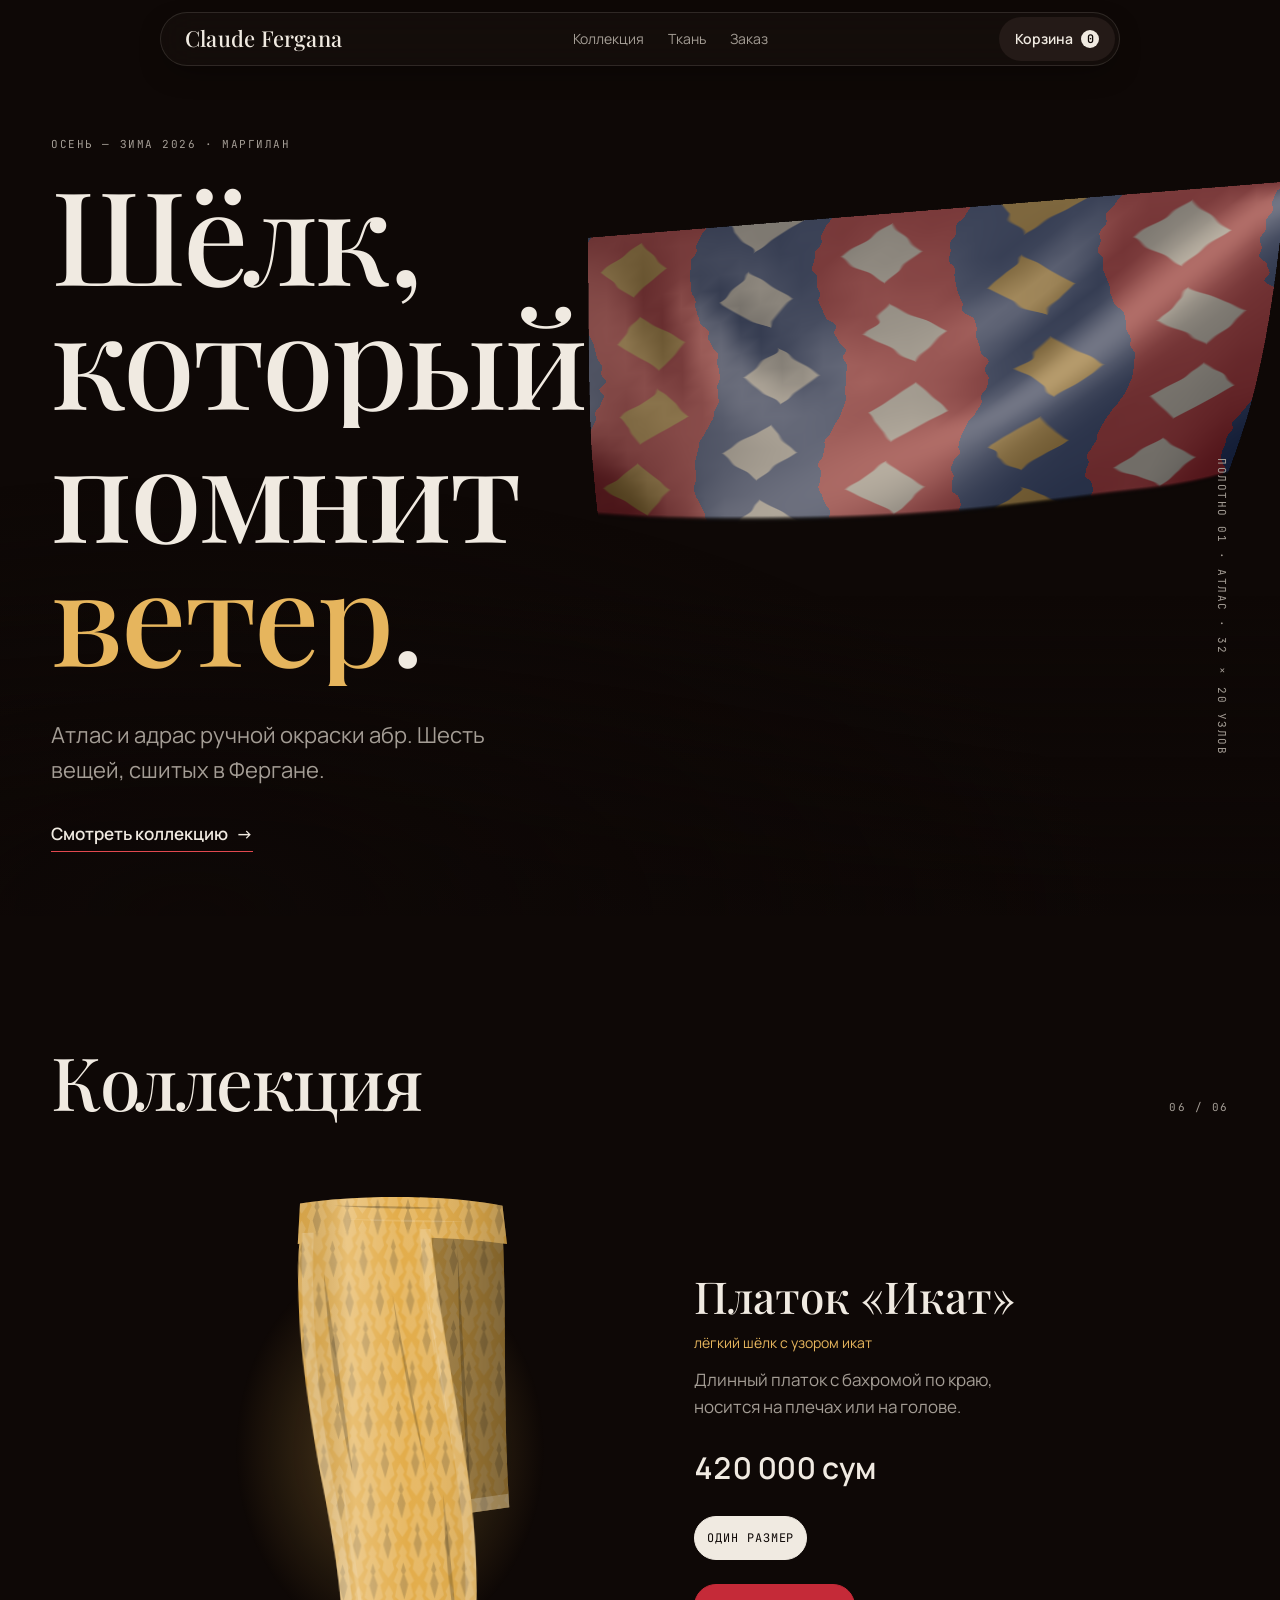
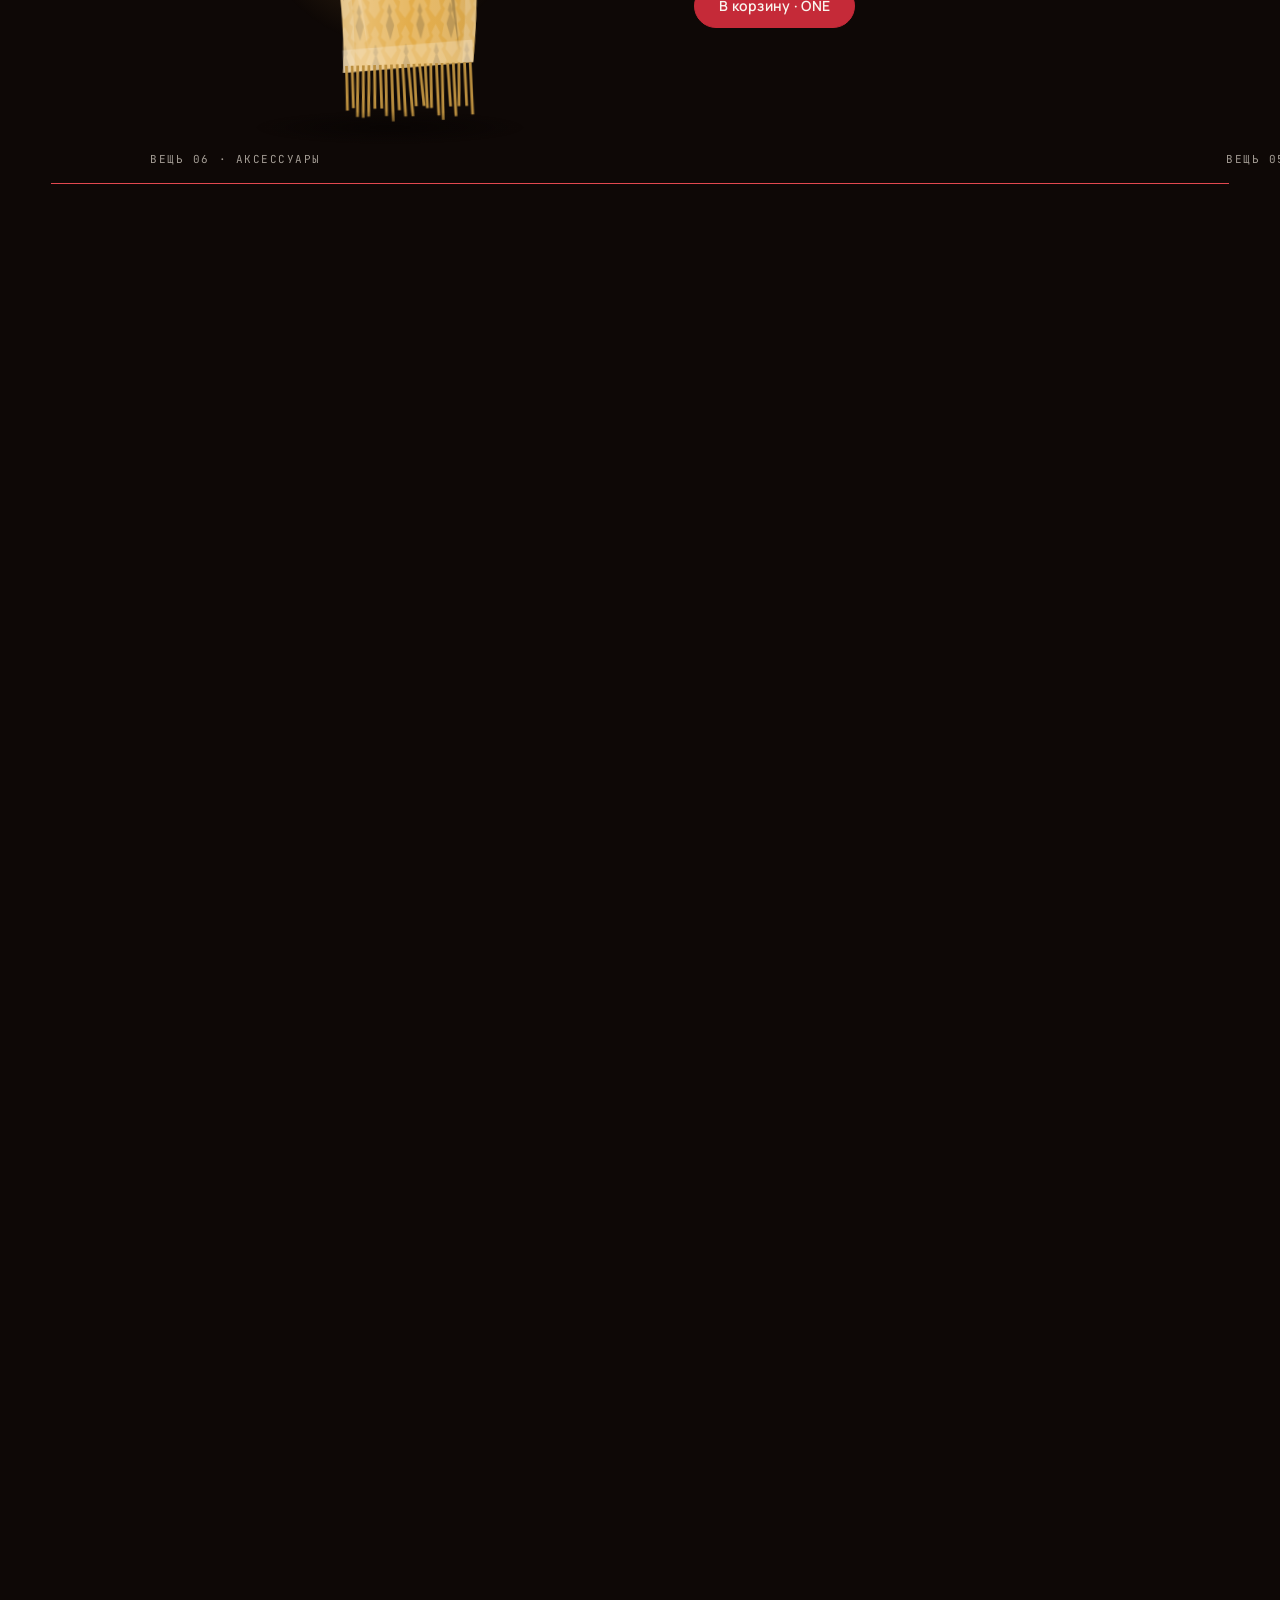
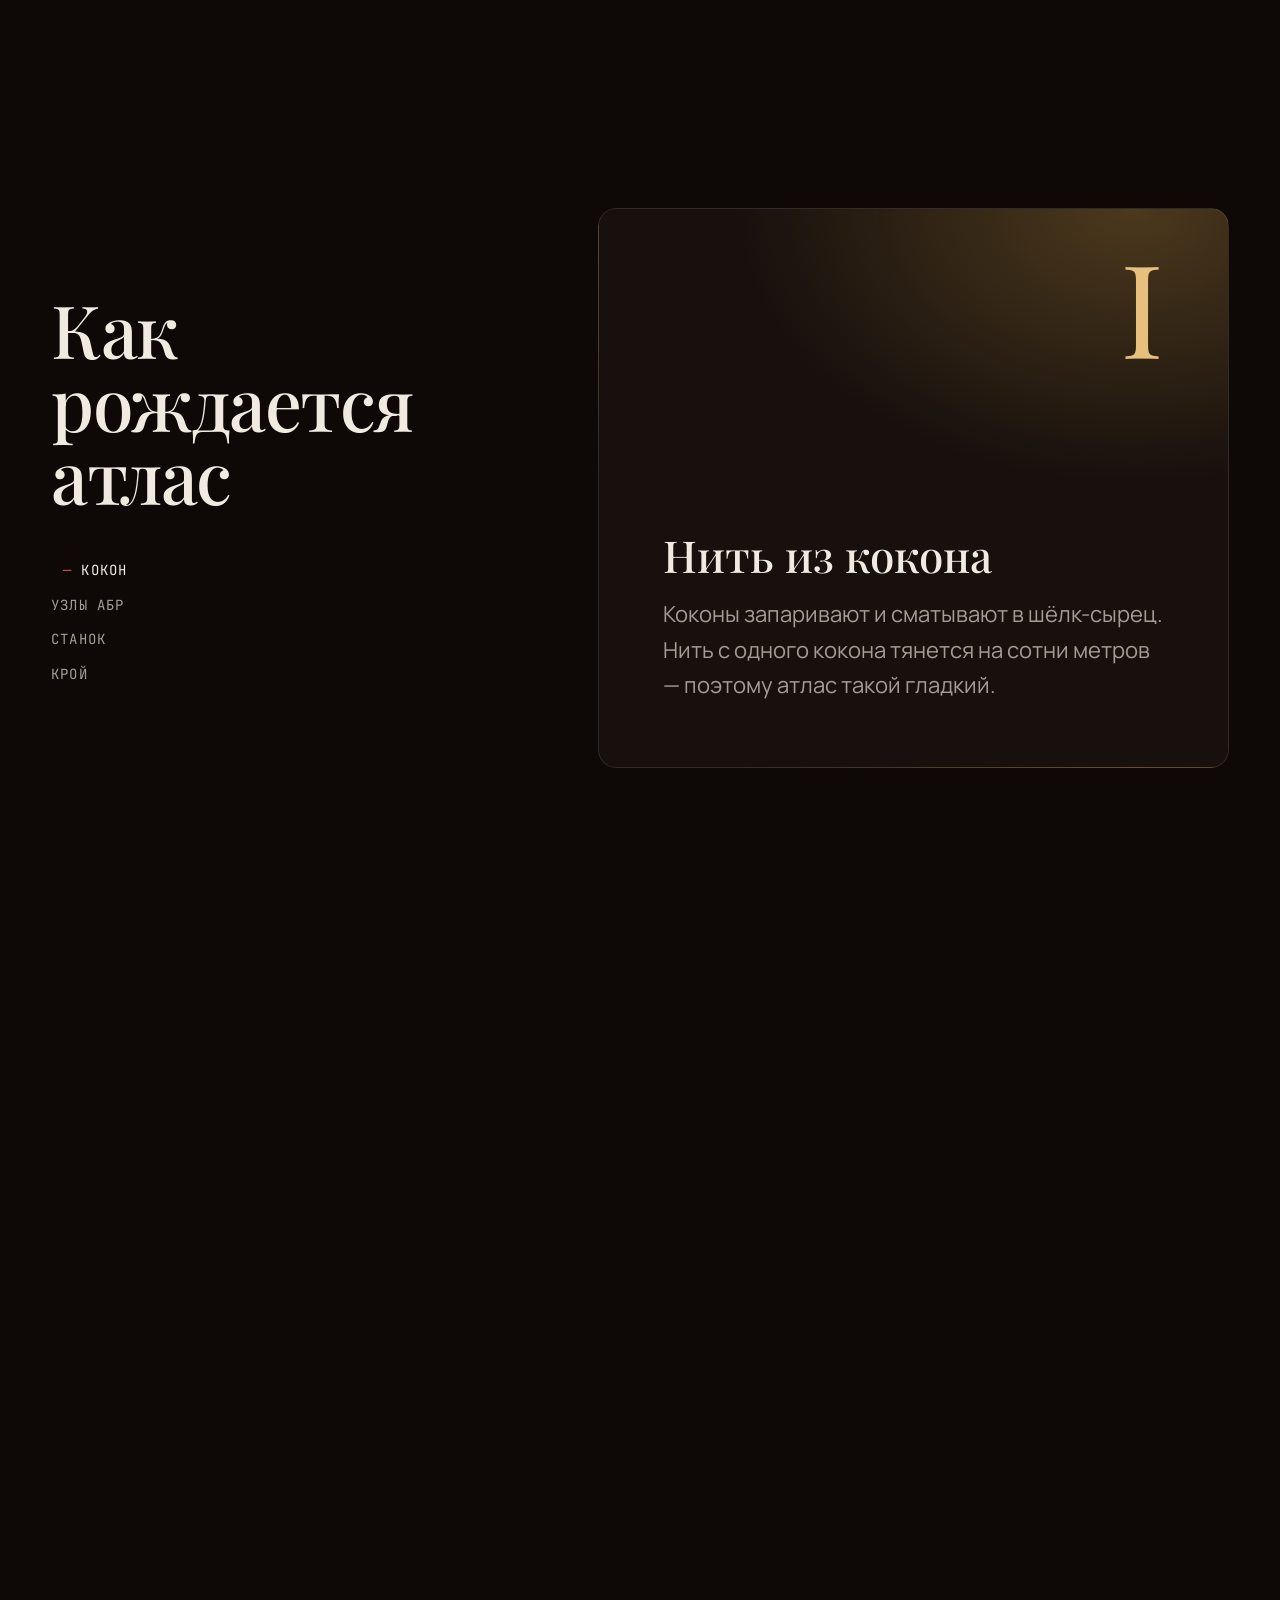
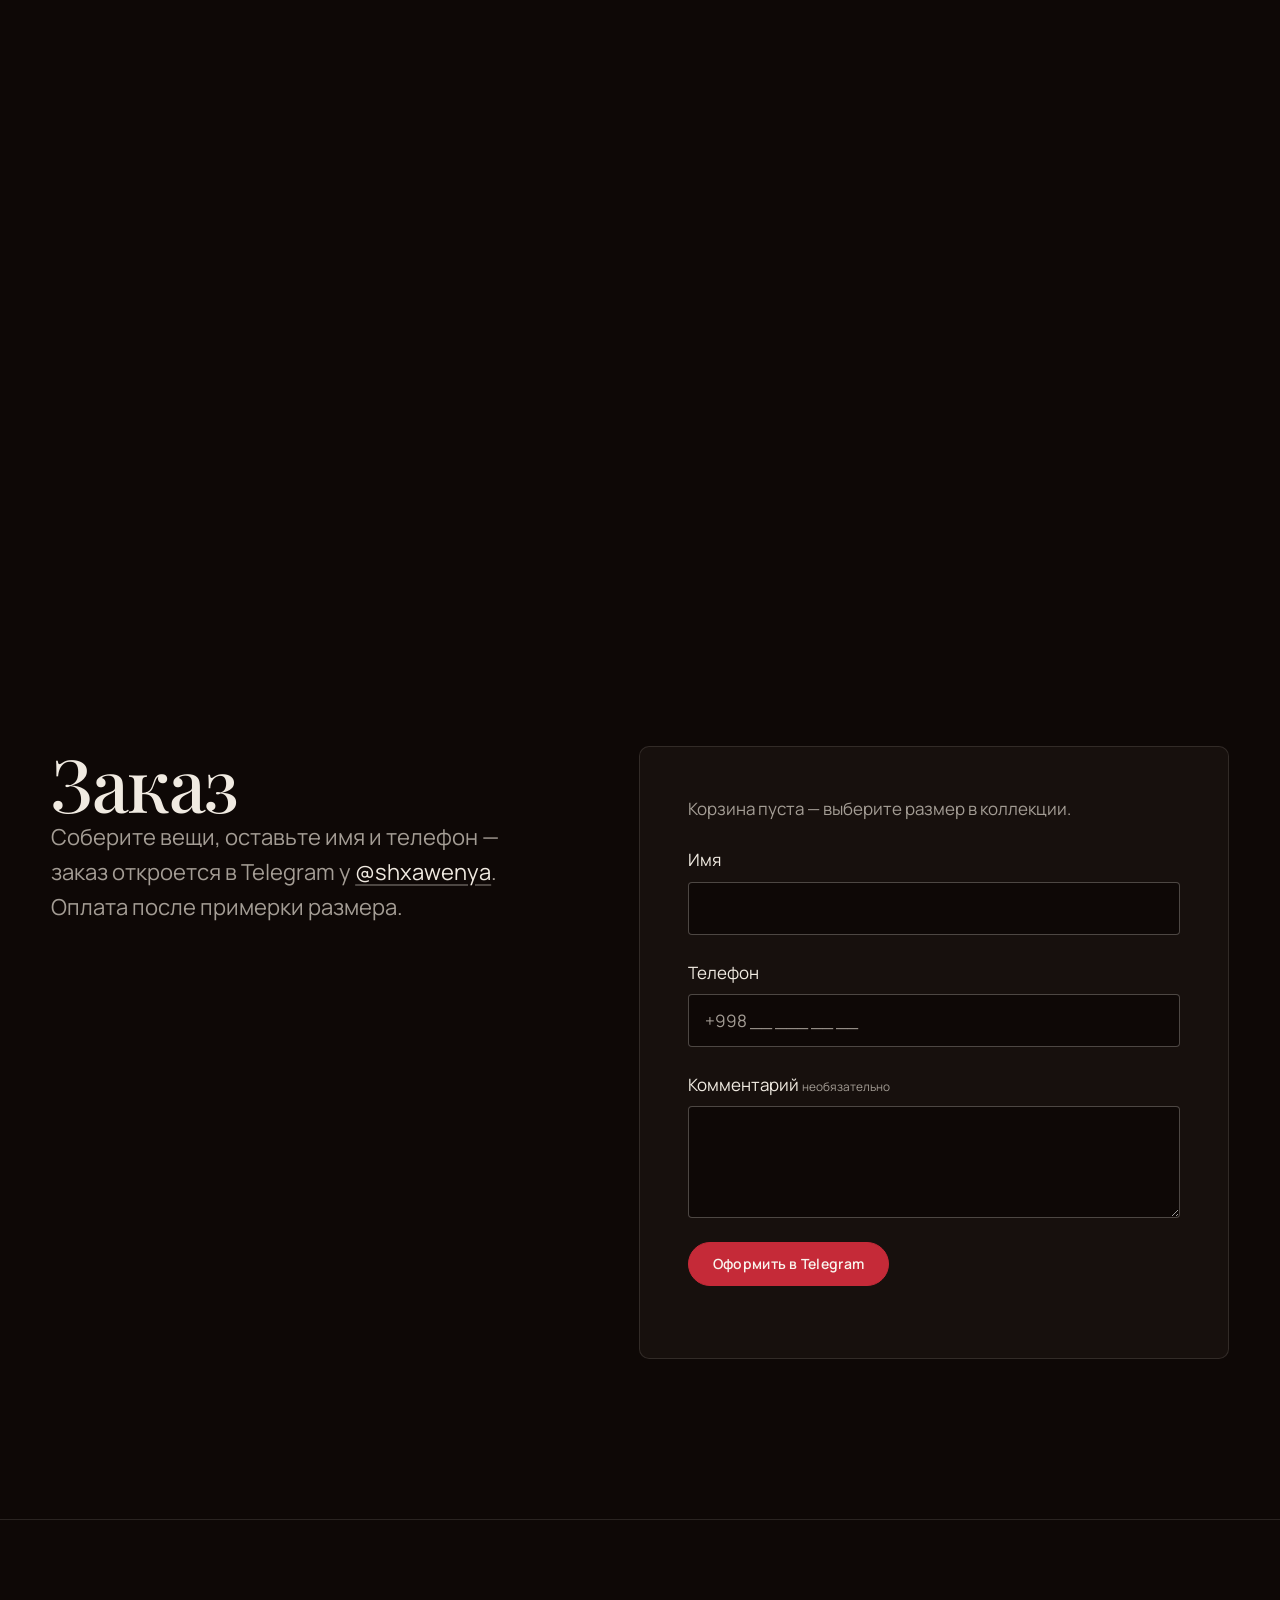
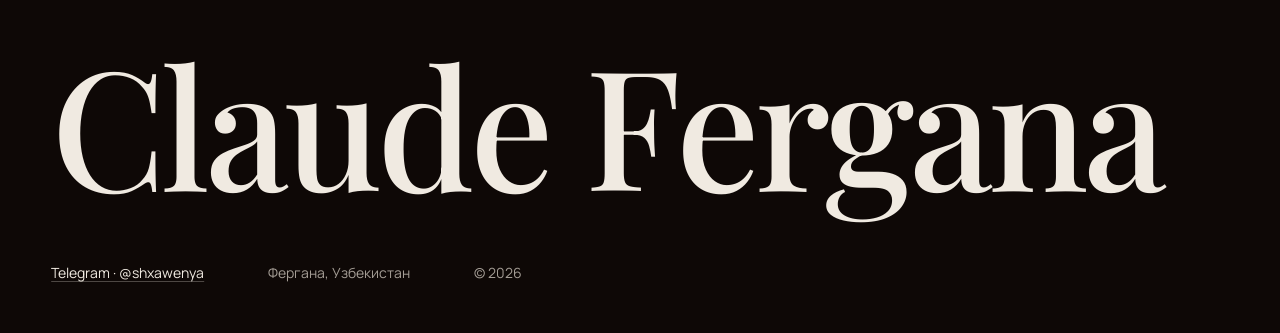
==== web/index.html @ f5bfbf33 "Add files via upload" ====
<!doctype html>
<html lang="ru">
<head>
<meta charset="utf-8">
<meta name="viewport" content="width=device-width, initial-scale=1, viewport-fit=cover">
<title>Claude Fergana — шёлк из Ферганской долины</title>
<meta name="description" content="Одежда из маргиланского атласа и адраса. Заказ в Telegram.">
<meta name="theme-color" content="#120d0b">
<link rel="preconnect" href="https://fonts.googleapis.com">
<link rel="preconnect" href="https://fonts.gstatic.com" crossorigin>
<link rel="preload" href="assets/cloth.bin" as="fetch" type="application/octet-stream" crossorigin>
<link rel="stylesheet" href="css/tokens.css">
<link rel="stylesheet" href="css/design.css">
<link rel="stylesheet" href="css/app.css">
<link rel="icon" href="data:image/svg+xml,%3Csvg xmlns='http://www.w3.org/2000/svg' viewBox='0 0 32 32'%3E%3Crect width='32' height='32' rx='8' fill='%23120d0b'/%3E%3Cpath d='M9 6c6 4 8 12 14 20M23 6c-6 4-8 12-14 20' stroke='%23c8423a' stroke-width='2.4' fill='none' stroke-linecap='round'/%3E%3C/svg%3E">
<script type="module" src="js/app.js"></script>
</head>
<body>
<a class="skip" href="#collection">К коллекции</a>

<header class="nav-pill" data-nav>
  <a class="nav-pill__brand" href="#top" aria-label="Claude Fergana — наверх">Claude Fergana</a>
  <nav class="nav-pill__links" aria-label="Разделы">
    <a href="#collection">Коллекция</a>
    <a href="#craft">Ткань</a>
    <a href="#order">Заказ</a>
  </nav>
  <button class="nav-pill__cart" type="button" data-cart-open aria-label="Корзина, 0 вещей">
    Корзина <span class="nav-pill__count" data-cart-count>0</span>
  </button>
</header>

<main id="top">
  <!-- ── Hero: шёлк на ветру (WebGL, физика из sim/cloth.c) ── -->
  <section class="hero" aria-labelledby="hero-title">
    <canvas class="hero__cloth" data-cloth aria-hidden="true"></canvas>
    <div class="hero__grain" aria-hidden="true"></div>
    <div class="hero__copy">
      <p class="eyebrow hero__eyebrow" data-reveal>Осень — зима 2026 · Маргилан</p>
      <h1 class="hero__title" id="hero-title">
        <span class="line" data-split>Шёлк, который</span>
        <span class="line" data-split>помнит <span class="hero__accent">ветер</span>.</span>
      </h1>
      <p class="hero__lede" data-reveal>Атлас и адрас ручной окраски абр. Шесть вещей, сшитых в Фергане.</p>
      <a class="hero__link" href="#collection" data-reveal>Смотреть коллекцию <span aria-hidden="true">→</span></a>
    </div>
    <p class="hero__caption eyebrow" aria-hidden="true">Полотно 01 · атлас · 32 × 20 узлов</p>
  </section>

  <!-- ── Коллекция: горизонтальный трек, едет слева направо ── -->
  <section class="track" id="collection" aria-labelledby="collection-title" data-track>
    <div class="track__sticky">
      <div class="track__head">
        <h2 id="collection-title" class="track__title">Коллекция</h2>
        <p class="track__counter eyebrow" aria-live="polite"><span data-track-index>01</span> / <span data-track-total>06</span></p>
      </div>
      <ol class="track__rail" data-track-rail></ol>
      <div class="track__progress" aria-hidden="true"><span data-track-progress></span></div>
    </div>
  </section>

  <!-- ── Ткань: панели опускаются сверху вниз ── -->
  <section class="craft" id="craft" aria-labelledby="craft-title" data-craft>
    <div class="craft__sticky">
      <div class="craft__aside">
        <h2 id="craft-title" class="craft__title">Как рождается атлас</h2>
        <ol class="craft__steps" data-craft-steps>
          <li class="is-active">Кокон</li>
          <li>Узлы абр</li>
          <li>Станок</li>
          <li>Крой</li>
        </ol>
      </div>
      <div class="craft__stage">
        <article class="panel" data-panel style="--panel-silk: var(--silk-2)">
          <p class="panel__num" aria-hidden="true">I</p>
          <h3>Нить из кокона</h3>
          <p>Коконы запаривают и сматывают в шёлк-сырец. Нить с одного кокона тянется на сотни метров — поэтому атлас такой гладкий.</p>
        </article>
        <article class="panel" data-panel style="--panel-silk: var(--silk-1)">
          <p class="panel__num" aria-hidden="true">II</p>
          <h3>Узлы абр</h3>
          <p>Нити основы перевязывают и красят до ткачества, цвет за цветом. Отсюда размытый край узора — он не напечатан, он вплетён.</p>
        </article>
        <article class="panel" data-panel style="--panel-silk: var(--silk-3)">
          <p class="panel__num" aria-hidden="true">III</p>
          <h3>Узкий станок</h3>
          <p>Ткань выходит неширокой полосой. Мы строим крой вокруг этой ширины, а не режем её под лекало.</p>
        </article>
        <article class="panel" data-panel style="--panel-silk: var(--silk-4)">
          <p class="panel__num" aria-hidden="true">IV</p>
          <h3>Крой в Фергане</h3>
          <p>Каждую вещь шьют под заказ после вашего сообщения в Telegram. Размер уточняем лично.</p>
        </article>
      </div>
    </div>
  </section>

  <!-- ── Заказ ── -->
  <section class="order" id="order" aria-labelledby="order-title">
    <div class="order__intro">
      <h2 id="order-title" class="order__title">Заказ</h2>
      <p>Соберите вещи, оставьте имя и телефон — заказ откроется в Telegram у <a href="https://t.me/shxawenya" rel="noopener">@shxawenya</a>. Оплата после примерки размера.</p>
    </div>
    <form class="order__form card-hairline" data-order-form novalidate>
      <div class="order__summary" data-order-summary>
        <p class="order__empty">Корзина пуста — выберите размер в коллекции.</p>
      </div>
      <div class="field">
        <label for="f-name">Имя</label>
        <input id="f-name" name="name" autocomplete="name" maxlength="100" required>
        <p class="field__error" id="f-name-err" hidden>Как к вам обращаться?</p>
      </div>
      <div class="field">
        <label for="f-phone">Телефон</label>
        <input id="f-phone" name="phone" type="tel" inputmode="tel" autocomplete="tel" maxlength="100" placeholder="+998 __ ___ __ __" required>
        <p class="field__error" id="f-phone-err" hidden>Нужен номер, чтобы уточнить размер.</p>
      </div>
      <div class="field">
        <label for="f-note">Комментарий <span class="field__opt">необязательно</span></label>
        <textarea id="f-note" name="note" rows="3" maxlength="500"></textarea>
      </div>
      <button class="btn order__submit" type="submit" data-order-submit>Оформить в Telegram</button>
      <p class="order__status" data-order-status role="status" aria-live="polite"></p>
    </form>
  </section>
</main>

<footer class="footer">
  <p class="footer__statement" data-split-footer>Claude Fergana</p>
  <div class="footer__row">
    <a href="https://t.me/shxawenya" rel="noopener">Telegram · @shxawenya</a>
    <span>Фергана, Узбекистан</span>
    <span>© 2026</span>
  </div>
</footer>

<!-- Корзина -->
<div class="drawer__backdrop" data-cart-backdrop></div>
<aside class="drawer" data-cart aria-labelledby="cart-title" aria-hidden="true" inert>
  <div class="drawer__head">
    <h2 id="cart-title">Корзина</h2>
    <button class="btn btn--ghost btn--sm" type="button" data-cart-close>Закрыть</button>
  </div>
  <div class="drawer__body" data-cart-lines></div>
  <div class="drawer__foot">
    <p class="drawer__total">Итого <span class="price" data-cart-total>0 сум</span></p>
    <a class="btn" href="#order" data-cart-checkout>К оформлению</a>
  </div>
</aside>

<div class="toast" data-toast role="status" aria-live="polite"></div>

<template id="tpl-slide">
  <li class="slide">
    <figure class="slide__figure">
      <div class="slide__garment" data-garment></div>
      <figcaption class="slide__plate eyebrow"></figcaption>
    </figure>
    <div class="slide__info">
      <h3 class="slide__name"></h3>
      <p class="slide__fabric"></p>
      <p class="slide__note"></p>
      <p class="price slide__price"></p>
      <div class="chips" role="group" aria-label="Размер"></div>
      <button class="btn slide__add" type="button" disabled>Выберите размер</button>
    </div>
  </li>
</template>
<noscript><style>.track__rail{display:none}</style></noscript>
</body>
</html>
---- web/css/tokens.css ----
/* Hallmark · macrostructure: Feature Stack + pinned horizontal track · tone: luxury dark · anchor hue: 22 (pomegranate) · theme: custom "Fergana silk" */
@import url("https://fonts.googleapis.com/css2?family=Playfair+Display:wght@400..800&family=JetBrains+Mono:wght@400&family=Manrope:wght@400..700&display=swap");

/* Fergana silk — все цвета, шрифты, движение и размеры. Компоненты берут значения только отсюда. */
:root {
  color-scheme: dark;

  /* Поверхности и текст: тёплый чёрный, кость */
  --color-paper:    oklch(14% 0.012 40);
  --color-paper-2:  oklch(18% 0.014 40);
  --color-paper-3:  oklch(23% 0.016 40);
  --color-ink:      oklch(94% 0.014 80);
  --color-muted:    oklch(70% 0.014 70);
  --color-rule:     oklch(94% 0.014 80 / 0.12);
  --color-rule-strong: oklch(94% 0.014 80 / 0.28);

  /* Акценты: гранат и шафран */
  --color-accent:       oklch(62% 0.19 22);
  /* Заливка кнопки темнее акцента: текст --color-on-accent ≥ 4.5:1 (WCAG AA) во всех состояниях */
  --color-accent-fill:  oklch(54% 0.19 22);
  --color-accent-hover: oklch(56% 0.19 22);
  --color-accent-press: oklch(50% 0.19 22);
  --color-accent-2:     oklch(80% 0.12 80);
  --color-focus:        var(--color-accent-2);
  --color-on-accent:    oklch(97% 0.01 80);

  /* Статусы (только для форм и тостов) */
  --color-danger:  oklch(70% 0.17 28);
  --color-success: oklch(76% 0.12 150);

  /* Оверлеи */
  --color-scrim:   oklch(10% 0.01 40 / 0.6);
  --color-glass:   oklch(18% 0.014 40 / 0.72);

  /* Ткани — фронт ставит color: var(--silk-N) на <svg> */
  --silk-1: oklch(58% 0.2 22);    /* гранатовый атлас */
  --silk-2: oklch(78% 0.13 80);   /* шафран */
  --silk-3: oklch(42% 0.12 265);  /* индиго */
  --silk-4: oklch(55% 0.11 160);  /* малахит */

  /* Шрифты — Playfair только roman (есть кириллица; css2 сам отдаёт её через unicode-range) */
  --font-display: "Playfair Display", "Didot", ui-serif, serif;
  --font-body:    "Manrope", ui-sans-serif, sans-serif;
  --font-mono:    "JetBrains Mono", ui-monospace, monospace;

  /* Типографическая шкала — perfect fourth (1.333), жидкая */
  --text-xs:      clamp(0.6875rem, 0.66rem + 0.1vw, 0.75rem);   /* 11–12 */
  --text-sm:      clamp(0.8125rem, 0.79rem + 0.12vw, 0.875rem); /* 13–14 */
  --text-base:    clamp(1rem, 0.96rem + 0.18vw, 1.0625rem);     /* 16–17 */
  --text-lg:      clamp(1.1875rem, 1.1rem + 0.4vw, 1.375rem);   /* 19–22 */
  --text-xl:      clamp(1.5rem, 1.3rem + 0.9vw, 1.875rem);      /* 24–30 */
  --text-2xl:     clamp(1.875rem, 1.5rem + 1.6vw, 2.75rem);     /* 30–44 */
  --text-4xl:     clamp(2.5rem, 1.7rem + 3.6vw, 5rem);          /* 40–80 */
  --text-display: clamp(3.25rem, 1.4rem + 8.4vw, 9rem);         /* 52–144 */

  --leading-tight: 1.04;
  --leading-snug:  1.2;
  --leading-body:  1.6;
  --tracking-display: -0.02em;
  --tracking-caps:    0.14em;
  --measure: 62ch;

  /* Отступы, шаг 4pt */
  --space-1: 4px;
  --space-2: 8px;
  --space-3: 12px;
  --space-4: 16px;
  --space-5: 24px;
  --space-6: 32px;
  --space-7: 48px;
  --space-8: 64px;
  --space-9: 96px;
  --space-10: 128px;
  --space-11: 160px;
  --space-12: 224px;
  --gutter: clamp(var(--space-4), 4vw, var(--space-8));

  /* Радиусы */
  --radius-xs: 2px;
  --radius-sm: 4px;
  --radius-md: 10px;
  --radius-lg: 18px;
  --radius-pill: 999px;

  /* Линии */
  --rule-hair: 1px solid var(--color-rule);
  --rule-strong: 1px solid var(--color-rule-strong);
  --rule-accent: 1px solid var(--color-accent);
  --focus-ring: 2px solid var(--color-focus);
  --focus-offset: 3px;

  /* Движение — только transform и opacity */
  --ease-out:    cubic-bezier(.16, 1, .3, 1);
  --ease-in:     cubic-bezier(.7, 0, .84, 0);
  --ease-in-out: cubic-bezier(.65, 0, .35, 1);
  --dur-fast: 160ms;
  --dur-base: 320ms;
  --dur-slow: 900ms;

  /* Слои */
  --z-nav: 50;
  --z-scrim: 80;
  --z-drawer: 90;
  --z-toast: 100;

  --drawer-width: min(440px, 100vw);
  --tap: 44px;
}

@media (prefers-reduced-motion: reduce) {
  :root {
    --dur-fast: 1ms;
    --dur-base: 1ms;
    --dur-slow: 1ms;
  }
}
---- web/css/design.css ----
/* Claude Fergana — компоненты дизайн-системы. Только токены из tokens.css; анимируются только transform и opacity. */

/* ---------- База ---------- */
*,
*::before,
*::after { box-sizing: border-box; }

html {
  -webkit-text-size-adjust: 100%;
  text-size-adjust: 100%;
}

body {
  margin: 0;
  min-width: 320px;
  overflow-x: clip;
  background: var(--color-paper);
  color: var(--color-ink);
  font-family: var(--font-body);
  font-size: var(--text-base);
  font-weight: 400;
  line-height: var(--leading-body);
  -webkit-font-smoothing: antialiased;
  -moz-osx-font-smoothing: grayscale;
}

img, svg, video { display: block; max-width: 100%; }

::selection { background: var(--color-accent); color: var(--color-on-accent); }

:focus-visible { outline: var(--focus-ring); outline-offset: var(--focus-offset); }

/* ---------- Типографика ---------- */
h1, h2, h3 {
  margin: 0;
  min-width: 0;
  overflow-wrap: break-word; /* не anywhere: anywhere обнуляет min-content, и заголовок во flex-ряду рвётся посреди слова */
  font-family: var(--font-display);
  font-style: normal;
  font-weight: 500;
  letter-spacing: var(--tracking-display);
  text-wrap: balance;
}
h1 { font-size: var(--text-display); line-height: var(--leading-tight); font-weight: 400; }
h2 { font-size: var(--text-4xl); line-height: var(--leading-tight); }
h3 { font-size: var(--text-xl); line-height: var(--leading-snug); letter-spacing: 0; }

p {
  margin: 0;
  max-width: var(--measure);
  min-width: 0;
  overflow-wrap: break-word;
  text-wrap: pretty;
}

.lede { font-size: var(--text-lg); color: var(--color-muted); }
.muted { color: var(--color-muted); }

a { color: inherit; text-decoration-color: var(--color-rule-strong); text-underline-offset: 0.2em; }
a:hover { text-decoration-color: var(--color-accent); }

.eyebrow {
  display: inline-block;
  font-family: var(--font-mono);
  font-size: 11px;
  font-weight: 400;
  line-height: 1.4;
  letter-spacing: var(--tracking-caps);
  text-transform: uppercase;
  color: var(--color-muted);
}

.price {
  font-family: var(--font-body);
  font-weight: 600;
  font-variant-numeric: tabular-nums lining-nums;
  font-feature-settings: "tnum" 1, "lnum" 1;
  white-space: nowrap;
  letter-spacing: 0.01em;
}
.price__currency { font-weight: 400; color: var(--color-muted); margin-inline-start: 0.25em; }

/* ---------- Кнопки ---------- */
/* .btn — основная (гранат), .btn--ghost — hairline. Состояния: default · hover · :focus-visible · active · disabled · [data-state=loading|error|success] */
.btn {
  --btn-bg: var(--color-accent-fill);
  --btn-fg: var(--color-on-accent);
  --btn-border: var(--color-accent-fill);
  position: relative;
  display: inline-flex;
  align-items: center;
  justify-content: center;
  gap: var(--space-2);
  min-height: var(--tap);
  min-width: 0;
  padding: var(--space-3) var(--space-5);
  border: 1px solid var(--btn-border);
  border-radius: var(--radius-pill);
  background: var(--btn-bg);
  color: var(--btn-fg);
  font-family: var(--font-body);
  font-size: var(--text-sm);
  font-weight: 600;
  line-height: 1.2;
  letter-spacing: 0.02em;
  text-decoration: none;
  white-space: nowrap;
  overflow: hidden;
  text-overflow: ellipsis;
  cursor: pointer;
  user-select: none;
  -webkit-tap-highlight-color: transparent;
  transition: transform var(--dur-fast) var(--ease-out), opacity var(--dur-fast) var(--ease-out);
}

.btn--ghost {
  --btn-bg: transparent;
  --btn-fg: var(--color-ink);
  --btn-border: var(--color-rule-strong);
}

.btn:hover { transform: translateY(-1px); }
.btn:not(.btn--ghost):hover { --btn-bg: var(--color-accent-hover); --btn-border: var(--color-accent-hover); }
.btn--ghost:hover { --btn-border: var(--color-ink); }

/* Кольцо фокуса появляется сразу, без анимации */
.btn:focus-visible { outline: var(--focus-ring); outline-offset: var(--focus-offset); transition: none; }

.btn:active { transform: translateY(0) scale(0.98); }
.btn:not(.btn--ghost):active { --btn-bg: var(--color-accent-press); --btn-border: var(--color-accent-press); }
.btn--ghost:active { --btn-bg: var(--color-paper-3); }

.btn:disabled,
.btn[aria-disabled="true"] {
  opacity: 0.4;
  cursor: not-allowed;
  transform: none;
}

/* Загрузка: подпись остаётся, справа крутится кольцо */
.btn[data-state="loading"] { cursor: progress; pointer-events: none; }
.btn[data-state="loading"]::after {
  content: "";
  flex: none;
  width: 1em;
  height: 1em;
  border: 1.5px solid currentColor;
  border-inline-end-color: transparent;
  border-radius: 50%;
  animation: cf-spin 700ms linear infinite;
}
.btn[data-state="error"] {
  --btn-bg: transparent;
  --btn-fg: var(--color-danger);
  --btn-border: var(--color-danger);
}
.btn[data-state="success"] {
  --btn-bg: transparent;
  --btn-fg: var(--color-success);
  --btn-border: var(--color-success);
}
.btn[data-state="error"]::before,
.btn[data-state="success"]::before {
  flex: none;
  font-family: var(--font-mono);
  font-weight: 400;
}
.btn[data-state="error"]::before { content: "!"; }
.btn[data-state="success"]::before { content: "✓"; }

.btn--sm { min-height: 36px; padding: var(--space-2) var(--space-4); font-size: var(--text-xs); }
.btn--block { width: 100%; }

/* Ряд кнопок — всегда одна строка, на узких экранах кнопки делят ширину */
.btn-row {
  display: flex;
  flex-wrap: nowrap;
  gap: var(--space-3);
  min-width: 0;
}
@media (max-width: 768px) {
  .btn-row > .btn { flex: 1 1 0; padding-inline: var(--space-3); }
}

@keyframes cf-spin { to { transform: rotate(1turn); } }

/* ---------- Чипы размеров ---------- */
.chips {
  display: flex;
  flex-wrap: nowrap;
  gap: var(--space-2);
  min-width: 0;
}
.chip {
  display: inline-flex;
  align-items: center;
  justify-content: center;
  min-width: var(--tap);
  min-height: var(--tap);
  padding: 0 var(--space-3);
  border: var(--rule-strong);
  border-radius: var(--radius-pill);
  background: transparent;
  color: var(--color-muted);
  font-family: var(--font-mono);
  font-size: var(--text-xs);
  letter-spacing: 0.08em;
  text-transform: uppercase;
  cursor: pointer;
  -webkit-tap-highlight-color: transparent;
  transition: transform var(--dur-fast) var(--ease-out);
}
.chip:hover { color: var(--color-ink); border-color: var(--color-ink); }
.chip:focus-visible { outline: var(--focus-ring); outline-offset: 2px; transition: none; }
.chip:active { transform: scale(0.96); }
.chip[aria-pressed="true"] {
  border-color: var(--color-ink);
  background: var(--color-ink);
  color: var(--color-paper);
}
.chip:disabled { opacity: 0.35; cursor: not-allowed; text-decoration: line-through; }
@media (max-width: 360px) {
  .chip { min-width: 40px; padding: 0 var(--space-2); }
}

/* ---------- Карточка с волосяной линией ---------- */
.card-hairline {
  position: relative;
  min-width: 0;
  padding: var(--space-5);
  border: var(--rule-hair);
  border-radius: var(--radius-md);
  background: var(--color-paper-2);
}
.card-hairline--flush { padding: 0; overflow: hidden; }
a.card-hairline,
.card-hairline[tabindex] { color: inherit; text-decoration: none; }
a.card-hairline:focus-visible,
.card-hairline[tabindex]:focus-visible { outline: var(--focus-ring); outline-offset: var(--focus-offset); }

/* Сцена для SVG вещи: цвет ткани задаётся через color: var(--silk-N) */
.garment {
  aspect-ratio: 400 / 560;
  width: 100%;
  color: var(--silk-1);
}
.garment svg { width: 100%; height: 100%; overflow: visible; }
.garment :is(#body, #sleeve-l, #sleeve-r, #leg-l, #leg-r, #tail, #hem) {
  transform-box: fill-box;
  transition: transform var(--dur-slow) var(--ease-out);
}
.garment #sleeve-l { transform-origin: 100% 0; }
.garment #sleeve-r { transform-origin: 0 0; }
.garment :is(#leg-l, #leg-r, #tail) { transform-origin: 50% 0; }
.garment #hem { transform-origin: 50% 0; }
.garment #body { transform-origin: 50% 0; }

/* ---------- Навигация: плавающая пилюля (N5) ---------- */
/* Люкс-тон: один бренд, 2–3 ссылки и корзина; пилюля оторвана от края через transform, не через отступ */
.nav-pill {
  position: fixed;
  inset-inline: var(--space-3);
  top: 0;
  z-index: var(--z-nav);
  display: flex;
  align-items: center;
  justify-content: space-between;
  gap: var(--space-4);
  max-width: 60rem;
  min-height: 52px;
  margin-inline: auto;
  padding: var(--space-1) var(--space-1) var(--space-1) var(--space-5);
  border: var(--rule-hair);
  border-radius: var(--radius-pill);
  background: var(--color-glass);
  -webkit-backdrop-filter: saturate(1.3) blur(18px);
  backdrop-filter: saturate(1.3) blur(18px);
  box-shadow: 0 10px 30px -12px var(--color-scrim);
  transform: translateY(var(--space-3));
  transition: transform var(--dur-base) var(--ease-out), opacity var(--dur-base) var(--ease-out);
}
.nav-pill[data-hidden="true"] { transform: translateY(-120%); opacity: 0; }
/* С клавиатуры спрятанная пилюля возвращается, чтобы фокус был виден */
.nav-pill[data-hidden="true"]:focus-within { transform: translateY(var(--space-3)); opacity: 1; }
.nav-pill__brand {
  font-family: var(--font-display);
  font-size: var(--text-lg);
  font-weight: 500;
  letter-spacing: 0.01em;
  white-space: nowrap;
  text-decoration: none;
  color: var(--color-ink);
}
.nav-pill__links {
  display: flex;
  gap: var(--space-5);
  margin: 0;
  padding: 0;
  list-style: none;
  font-size: var(--text-sm);
}
.nav-pill__links a { text-decoration: none; color: var(--color-muted); }
.nav-pill__links a:hover,
.nav-pill__links a[aria-current] { color: var(--color-ink); }
.nav-pill__cart {
  display: inline-flex;
  align-items: center;
  gap: var(--space-2);
  min-height: var(--tap);
  padding: 0 var(--space-4);
  border: 0;
  border-radius: var(--radius-pill);
  background: var(--color-paper-3);
  color: var(--color-ink);
  font: inherit;
  font-size: var(--text-sm);
  font-weight: 600;
  white-space: nowrap;
  text-decoration: none;
  cursor: pointer;
  transition: transform var(--dur-fast) var(--ease-out);
}
.nav-pill__cart:active { transform: scale(0.97); }
.nav-pill__cart:focus-visible { outline: var(--focus-ring); outline-offset: 2px; transition: none; }
.nav-pill__count {
  display: inline-grid;
  place-items: center;
  min-width: 1.5em;
  height: 1.5em;
  padding: 0 0.35em;
  border-radius: var(--radius-pill);
  background: var(--color-ink);
  color: var(--color-paper);
  font-family: var(--font-mono);
  font-size: var(--text-xs);
  font-variant-numeric: tabular-nums;
}
@media (max-width: 640px) {
  .nav-pill { padding-inline-start: var(--space-4); gap: var(--space-2); }
  .nav-pill__links { display: none; }
}

/* ---------- Корзина: выезжающая панель справа ---------- */
.drawer__backdrop {
  position: fixed;
  inset: 0;
  z-index: var(--z-scrim);
  background: var(--color-scrim);
  opacity: 0;
  pointer-events: none;
  transition: opacity var(--dur-base) var(--ease-out);
}
.drawer {
  position: fixed;
  inset-block: 0;
  right: 0;
  z-index: var(--z-drawer);
  display: flex;
  flex-direction: column;
  width: var(--drawer-width);
  max-width: 100%;
  background: var(--color-paper-2);
  border-inline-start: var(--rule-hair);
  transform: translateX(100%);
  visibility: hidden;
  transition: transform var(--dur-base) var(--ease-in), visibility 0s linear var(--dur-base);
  overscroll-behavior: contain;
}
.drawer.is-open {
  transform: translateX(0);
  visibility: visible;
  transition: transform var(--dur-base) var(--ease-out), visibility 0s;
}
.drawer__backdrop.is-open { opacity: 1; pointer-events: auto; }
.drawer__head,
.drawer__foot {
  display: flex;
  align-items: center;
  justify-content: space-between;
  gap: var(--space-4);
  padding: var(--space-5);
}
.drawer__head { border-block-end: var(--rule-hair); }
.drawer__head :is(h2, h3) { font-size: var(--text-xl); line-height: var(--leading-snug); }
.drawer__head > .btn { flex: none; }
.drawer__foot { flex-direction: column; align-items: stretch; border-block-start: var(--rule-hair); }
.drawer__body { flex: 1; min-height: 0; overflow-y: auto; padding: var(--space-5); }
.line-item {
  display: grid;
  grid-template-columns: 64px minmax(0, 1fr) auto;
  gap: var(--space-4);
  align-items: start;
  padding-block: var(--space-4);
  border-block-end: var(--rule-hair);
}
.drawer__total {
  display: flex;
  justify-content: space-between;
  align-items: baseline;
  font-size: var(--text-lg);
}

/* ---------- Поля ---------- */
.field { display: grid; gap: var(--space-2); min-width: 0; }
.field__label { font-size: var(--text-sm); font-weight: 600; color: var(--color-ink); }
.field__hint { font-size: var(--text-sm); color: var(--color-muted); }
.field__error { font-size: var(--text-sm); color: var(--color-danger); }
.field:not(.is-error) .field__error { display: none; }
.field input,
.field textarea {
  width: 100%;
  min-width: 0;
  min-height: var(--tap);
  padding: var(--space-3) var(--space-4);
  border: var(--rule-strong);
  border-radius: var(--radius-sm);
  background: var(--color-paper);
  color: var(--color-ink);
  font: inherit;
  font-size: max(16px, var(--text-base)); /* iOS не зумит */
}
.field textarea { min-height: 112px; resize: vertical; line-height: var(--leading-body); }
.field input::placeholder,
.field textarea::placeholder { color: var(--color-muted); opacity: 1; }
.field input:hover,
.field textarea:hover { border-color: var(--color-muted); }
.field input:focus-visible,
.field textarea:focus-visible {
  outline: var(--focus-ring);
  outline-offset: 0;
  border-color: var(--color-focus);
}
.field input:disabled,
.field textarea:disabled { opacity: 0.45; cursor: not-allowed; }
.field.is-error input,
.field.is-error textarea,
.field input[aria-invalid="true"],
.field textarea[aria-invalid="true"] { border-color: var(--color-danger); }
.field.is-error .field__label { color: var(--color-danger); }

/* ---------- Тост ---------- */
.toast {
  position: fixed;
  left: 50%;
  bottom: max(var(--space-5), env(safe-area-inset-bottom));
  z-index: var(--z-toast);
  display: flex;
  align-items: center;
  gap: var(--space-3);
  width: max-content;
  max-width: calc(100vw - 2 * var(--space-4));
  padding: var(--space-3) var(--space-5);
  border: var(--rule-hair);
  border-radius: var(--radius-pill);
  background: var(--color-paper-3);
  color: var(--color-ink);
  font-size: var(--text-sm);
  box-shadow: 0 16px 40px -16px var(--color-scrim);
  opacity: 0;
  pointer-events: none;
  transform: translate(-50%, var(--space-4));
  transition: transform var(--dur-base) var(--ease-out), opacity var(--dur-base) var(--ease-out);
}
.toast.is-visible { opacity: 1; pointer-events: auto; transform: translate(-50%, 0); }
.toast::before {
  content: "";
  flex: none;
  width: 6px;
  height: 6px;
  border-radius: 50%;
  background: var(--color-accent-2);
}
.toast[data-tone="error"]::before { background: var(--color-danger); }
.toast[data-tone="success"]::before { background: var(--color-success); }

/* ---------- Фон: икат ---------- */
.bg-ikat {
  background-image: url("../assets/patterns.svg");
  background-size: 120px 160px;
  background-repeat: repeat;
}

/* ---------- Утилиты ---------- */
.rule { height: 0; border: 0; border-block-start: var(--rule-hair); margin: 0; }
.visually-hidden {
  position: absolute !important;
  width: 1px; height: 1px;
  padding: 0; margin: -1px;
  overflow: hidden; clip: rect(0 0 0 0);
  white-space: nowrap; border: 0;
}

@media (prefers-reduced-motion: reduce) {
  *, *::before, *::after {
    animation-duration: 1ms !important;
    animation-iteration-count: 1 !important;
    transition-duration: 1ms !important;
  }
  .btn[data-state="loading"]::after { animation: cf-spin 1.6s linear infinite !important; }
  .btn:hover, .btn:active { transform: none; }
}
---- web/css/app.css ----
/* Claude Fergana · app.css — раскладка секций и анимации (Front, apple-54).
 * Компоненты (.btn, .chip, .nav-pill, .drawer…) — в design.css, токены — в tokens.css.
 * Анимируются только transform и opacity; всё, что зависит от скролла, пишет app.js
 * в CSS-переменные одним rAF за кадр. */

html, body { overflow-x: clip; }

.skip {
  position: fixed; left: var(--space-4); top: var(--space-4); z-index: var(--z-toast);
  padding: var(--space-2) var(--space-4);
  background: var(--color-ink); color: var(--color-paper);
  transform: translateY(-200%);
}
.skip:focus-visible { transform: none; }

/* ── Hero ───────────────────────────────────────────── */
.hero {
  position: relative;
  min-height: 100svh;
  display: grid;
  align-items: end;
  padding: var(--space-10) var(--gutter) var(--space-8);
  isolation: isolate;
  overflow: clip;
}
.hero__cloth {
  position: absolute; inset: 0;
  width: 100%; height: 100%;
  z-index: -2;
  opacity: 0;
  transition: opacity var(--dur-slow) var(--ease-out);
}
.hero__cloth.is-ready { opacity: 1; }
.hero__grain {
  position: absolute; inset: 0; z-index: -1; pointer-events: none;
  background:
    radial-gradient(120% 80% at 15% 100%, var(--color-paper) 0%, transparent 60%),
    linear-gradient(to top, var(--color-paper) 0%, transparent 35%);
}
.hero__copy { max-width: 46rem; min-width: 0; }
.hero__title {
  font-family: var(--font-display);
  font-weight: 500;
  font-style: normal;
  font-size: var(--text-display);
  line-height: 0.95;
  letter-spacing: var(--tracking-display);
  margin: var(--space-4) 0 var(--space-6);
  overflow-wrap: anywhere;
}
.hero__title .line { display: block; overflow: clip; padding-bottom: 0.08em; }
.hero__title .word { display: inline-block; transform: translateY(105%); }
.is-loaded .hero__title .word {
  transform: none;
  transition: transform var(--dur-slow) var(--ease-out);
  transition-delay: calc(var(--i) * 70ms + 150ms);
}
.hero__accent { color: var(--color-accent-2); }
.hero__lede {
  font-size: var(--text-lg);
  color: var(--color-muted);
  max-width: 34ch;
  margin: 0 0 var(--space-6);
}
.hero__link {
  display: inline-flex; gap: var(--space-2); align-items: center;
  color: var(--color-ink);
  font-weight: 600;
  text-decoration: none;
  border-bottom: 1px solid var(--color-accent);
  padding-bottom: var(--space-1);
  white-space: nowrap;
}
.hero__link span { transition: transform var(--dur-base) var(--ease-out); }
.hero__link:hover span { transform: translateX(6px); }
.hero__caption {
  position: absolute; right: var(--gutter); top: 50%;
  writing-mode: vertical-rl;
  color: var(--color-muted);
  margin: 0;
}

[data-reveal] { opacity: 0; transform: translateY(16px); }
.is-loaded [data-reveal] {
  opacity: 1; transform: none;
  transition: opacity var(--dur-slow) var(--ease-out), transform var(--dur-slow) var(--ease-out);
  transition-delay: 450ms;
}

/* ── Горизонтальный трек ─────────────────────────────── */
.track { position: relative; height: calc(var(--slides, 6) * 85vh + 100vh); }
.track__sticky {
  position: sticky; top: 0;
  height: 100svh;
  overflow: clip;
  display: grid;
  grid-template-rows: auto minmax(0, 1fr) auto;
  grid-template-columns: minmax(0, 1fr);
  padding: var(--space-10) 0 var(--space-6);
}
.track__head {
  display: flex; justify-content: space-between; align-items: baseline; gap: var(--space-4);
  padding: 0 var(--gutter);
}
.track__title, .craft__title, .order__title {
  font-family: var(--font-display);
  font-weight: 500;
  font-style: normal;
  font-size: var(--text-4xl);
  line-height: 1;
  margin: 0;
  overflow-wrap: anywhere;
  min-width: 0;
}
.track__counter { color: var(--color-muted); margin: 0; font-variant-numeric: tabular-nums; }

/* Ряд идёт справа налево в DOM-порядке (row-reverse), а едет слева направо:
 * первая вещь стоит у правого края, следующие выезжают слева. */
.track__rail {
  list-style: none; margin: 0; padding: 0 var(--gutter);
  display: flex; flex-direction: row-reverse; align-items: center;
  justify-self: start;
  gap: var(--space-9);
  width: max-content;
  height: 100%;
  transform: translate3d(var(--track-x, 0px), 0, 0);
  will-change: transform;
}
.slide {
  flex: 0 0 auto;
  width: min(78vw, 980px);
  height: 100%;
  display: grid;
  grid-template-columns: minmax(0, 1.1fr) minmax(0, 1fr);
  align-items: center;
  gap: var(--space-8);
  opacity: calc(0.35 + var(--focus, 0) * 0.65);
}
.slide__figure {
  margin: 0; position: relative; height: 100%;
  display: grid; place-items: center;
}
.slide__figure::before {
  /* Подложка-ореол цвета ткани */
  content: ""; position: absolute; inset: 8% 4%;
  border-radius: 50%;
  background: radial-gradient(closest-side, var(--slide-silk) 0%, transparent 70%);
  opacity: calc(0.12 + var(--focus, 0) * 0.22);
  transform: scale(calc(0.8 + var(--focus, 0) * 0.2));
}
.slide__garment {
  position: relative;
  height: min(100%, 70svh);
  aspect-ratio: 400 / 560;
  color: var(--slide-silk);
  transform:
    translate3d(var(--parallax, 0px), 0, 0)
    rotate(calc(var(--sway, 0) * 1deg))
    scale(calc(0.88 + var(--focus, 0) * 0.12));
  transform-origin: 50% 8%;
  will-change: transform;
}
/* Тень — отдельный слой вместо filter: drop-shadow (тот перерисовывается каждый кадр) */
.slide__figure::after {
  content: ""; position: absolute; left: 22%; right: 22%; bottom: 6%; height: 5%;
  border-radius: 50%;
  background: radial-gradient(closest-side, var(--color-scrim), transparent);
  opacity: calc(0.5 + var(--focus, 0) * 0.5);
  pointer-events: none;
}
.slide__garment svg { width: 100%; height: 100%; overflow: visible; }
/* Рукава/подол — пружина от скорости прокрутки + «дыхание» */
.slide__garment :is(#sleeve-l, #sleeve-r, #leg-l, #leg-r, #hem, #tail) {
  transform-box: fill-box;
  will-change: transform;
}
.slide__garment #sleeve-l { transform-origin: 100% 0;  transform: rotate(calc(var(--flap, 0) * 9deg + var(--breath, 0) * 1.5deg)); }
.slide__garment #sleeve-r { transform-origin: 0 0;  transform: rotate(calc(var(--flap, 0) * -9deg - var(--breath, 0) * 1.5deg)); }
.slide__garment #leg-l    { transform-origin: 50% 0%;  transform: rotate(calc(var(--flap, 0) * 4deg)); }
.slide__garment #leg-r    { transform-origin: 50% 0%;  transform: rotate(calc(var(--flap, 0) * -3deg)); }
.slide__garment #hem      { transform-origin: 50% 0%;  transform: skewX(calc(var(--flap, 0) * -10deg)) scaleY(calc(1 + var(--breath, 0) * 0.012)); }
.slide__garment #tail     { transform-origin: 50% 0%;  transform: skewX(calc(var(--flap, 0) * -16deg)) rotate(calc(var(--breath, 0) * 2deg)); }

.slide__plate { position: absolute; left: 0; bottom: var(--space-4); color: var(--color-muted); margin: 0; }
.slide__info {
  min-width: 0;
  opacity: var(--focus, 0);
  transform: translate3d(calc((1 - var(--focus, 0)) * -40px), 0, 0);
}
.slide__name {
  font-family: var(--font-display);
  font-weight: 500;
  font-style: normal;
  font-size: var(--text-2xl);
  line-height: 1.05;
  margin: 0 0 var(--space-3);
  overflow-wrap: anywhere;
}
.slide__fabric { color: var(--color-accent-2); margin: 0 0 var(--space-3); font-size: var(--text-sm); }
.slide__note { color: var(--color-muted); margin: 0 0 var(--space-5); max-width: 36ch; }
.slide__price { font-size: var(--text-xl); margin: 0 0 var(--space-5); }
.slide .chips { margin-bottom: var(--space-5); }

.track__progress {
  margin: 0 var(--gutter);
  height: 1px; background: var(--color-rule);
  overflow: clip;
}
.track__progress span {
  display: block; height: 100%;
  background: var(--color-accent);
  transform-origin: left;
  transform: scaleX(var(--track-p, 0));
}

/* ── Ткань: панели падают сверху ─────────────────────── */
.craft { position: relative; height: 420vh; }
.craft__sticky {
  position: sticky; top: 0; height: 100svh;
  display: grid;
  grid-template-columns: minmax(0, 1fr) minmax(0, 1.4fr);
  gap: var(--space-9);
  align-items: center;
  padding: var(--space-10) var(--gutter) var(--space-8);
  overflow: clip;
}
.craft__steps {
  list-style: none; padding: 0; margin: var(--space-7) 0 0;
  display: grid; gap: var(--space-3);
  counter-reset: step;
}
.craft__steps li {
  font-family: var(--font-mono);
  font-size: var(--text-sm);
  text-transform: uppercase;
  letter-spacing: 0.08em;
  color: var(--color-muted);
  transform: translateX(0);
  transition: opacity var(--dur-base) var(--ease-out), transform var(--dur-base) var(--ease-out), color var(--dur-base) var(--ease-out);
}
.craft__steps li.is-active { opacity: 1; color: var(--color-ink); transform: translateX(var(--space-3)); }
.craft__steps li.is-active::before { content: "— "; color: var(--color-accent); }

.craft__stage { position: relative; height: min(68svh, 560px); min-width: 0; overflow: clip; border-radius: var(--radius-lg); }
.panel {
  position: absolute; inset: 0;
  padding: var(--space-8);
  border: 1px solid var(--color-rule);
  border-radius: var(--radius-lg);
  background:
    radial-gradient(90% 70% at 85% 0%, color-mix(in oklch, var(--panel-silk) 26%, transparent) 0%, transparent 70%),
    var(--color-paper-2);
  display: flex; flex-direction: column; justify-content: flex-end;
  /* --drop: 0 = над сценой, 1 = на месте */
  transform: translate3d(0, calc((1 - var(--drop, 0)) * -102%), 0) scale(calc(1 - var(--under, 0) * 0.06));
  will-change: transform;
}
/* Панель под новой темнеет затемнением поверх, сама остаётся непрозрачной */
.panel::after {
  content: ""; position: absolute; inset: 0; border-radius: inherit;
  background: var(--color-paper);
  opacity: calc(var(--under, 0) * 0.7);
  pointer-events: none;
}
.panel:first-child { --drop: 1; }
.panel__num {
  position: absolute; top: var(--space-6); right: var(--space-8);
  font-family: var(--font-display);
  font-size: var(--text-display);
  line-height: 1;
  margin: 0;
  color: color-mix(in oklch, var(--panel-silk) 70%, var(--color-ink));
}
.panel h3 {
  font-family: var(--font-display); font-weight: 500; font-style: normal;
  font-size: var(--text-2xl); margin: 0 0 var(--space-4);
}
.panel p:not(.panel__num) { color: var(--color-muted); max-width: 42ch; margin: 0; font-size: var(--text-lg); }

/* ── Заказ ──────────────────────────────────────────── */
.order {
  display: grid;
  grid-template-columns: minmax(0, 1fr) minmax(0, 1.2fr);
  gap: var(--space-9);
  padding: var(--space-11) var(--gutter);
  align-items: start;
}
.order__intro p { color: var(--color-muted); max-width: 38ch; font-size: var(--text-lg); }
.order__intro a { color: var(--color-ink); }
.order__form { display: grid; gap: var(--space-5); padding: var(--space-7); }
.order__summary { display: grid; gap: var(--space-3); }
.order__empty, .order__status { color: var(--color-muted); margin: 0; }
.order__row { display: flex; justify-content: space-between; gap: var(--space-4); }
.order__row--total { border-top: 1px solid var(--color-rule); padding-top: var(--space-3); font-weight: 600; }
.order__submit { justify-self: start; }
.field__opt { color: var(--color-muted); font-size: var(--text-xs); }

/* ── Footer (statement) ─────────────────────────────── */
.footer { padding: var(--space-10) var(--gutter) var(--space-7); border-top: 1px solid var(--color-rule); }
.footer__statement {
  font-family: var(--font-display);
  font-weight: 500;
  font-size: clamp(3rem, 13vw, 14rem);
  line-height: 0.9;
  letter-spacing: -0.03em;
  margin: 0 0 var(--space-8);
  overflow-wrap: anywhere;
  min-width: 0;
}
.footer__statement .ch { display: inline-block; transform: translateY(calc((1 - var(--foot, 0)) * 40% * var(--k, 1))); opacity: calc(0.2 + var(--foot, 0) * 0.8); }
.footer__row { display: flex; flex-wrap: wrap; gap: var(--space-4) var(--space-8); color: var(--color-muted); font-size: var(--text-sm); }
.footer__row a { color: var(--color-ink); white-space: nowrap; }

.line-item__thumb { width: 64px; aspect-ratio: 400 / 560; }
.line-item__thumb svg { width: 100%; height: 100%; }
.line-item__meta { min-width: 0; }
.line-item__meta p { margin: 0; }
.line-item__meta p + p { color: var(--color-muted); font-size: var(--text-sm); }
.line-item__remove { background: none; border: 0; color: var(--color-muted); cursor: pointer; font: inherit; font-size: var(--text-sm); text-decoration: underline; padding: var(--space-2); min-height: var(--tap); }
.line-item__remove:hover { color: var(--color-ink); }

/* ── Мобильные: трек остаётся горизонтальным, слайд складывается в колонку ── */
@media (max-width: 768px) {
  .hero { padding-top: var(--space-10); }
  .hero__caption { display: none; }
  .track { height: calc(var(--slides, 6) * 75vh + 100vh); }
  .track__sticky { padding-top: var(--space-9); }
  .track__rail { gap: var(--space-6); }
  .slide {
    width: calc(100vw - 2 * var(--gutter));
    grid-template-columns: minmax(0, 1fr);
    grid-template-rows: minmax(0, 1fr) auto;
    gap: var(--space-4);
  }
  .slide__garment { height: 100%; max-height: 40svh; }
  .slide__note { display: none; }
  .slide__price { margin-bottom: var(--space-3); }
  .slide .chips { margin-bottom: var(--space-3); }
  .craft { height: 380vh; }
  .craft__sticky { grid-template-columns: minmax(0, 1fr); grid-template-rows: auto minmax(0, 1fr); gap: var(--space-5); padding-top: var(--space-9); }
  .craft__steps { grid-auto-flow: column; margin-top: var(--space-4); overflow: clip; }
  .craft__steps li.is-active { transform: none; }
  .craft__stage { height: clamp(320px, 58svh, 520px); }
  .slide__plate { display: none; }
  .slide__figure { min-height: 0; overflow: clip; }
  .hero__grain { background: linear-gradient(to top, var(--color-paper) 50%, transparent 85%); }
  .panel { padding: var(--space-6); }
  .order { grid-template-columns: minmax(0, 1fr); padding-block: var(--space-10); }
  .order__form { padding: var(--space-5); }
}

/* ── Сниженное движение: без пинов и пружин, просто колонка ── */
@media (prefers-reduced-motion: reduce) {
  .track, .craft { height: auto; }
  .track__sticky, .craft__sticky { position: static; height: auto; }
  .track__rail { flex-direction: column; width: auto; transform: none; margin: 0; }
  .slide { width: 100%; opacity: 1; }
  .slide__info { opacity: 1; transform: none; }
  .slide__garment, .slide__garment * { transform: none !important; }
  .craft__stage { height: auto; display: grid; gap: var(--space-5); }
  .panel { position: relative; transform: none; min-height: 260px; }
  .panel::after { display: none; }
  .track__progress { display: none; }
  .hero__title .word, [data-reveal] { transform: none; opacity: 1; transition: opacity 150ms linear; }
  .footer__statement .ch { transform: none; opacity: 1; }
}
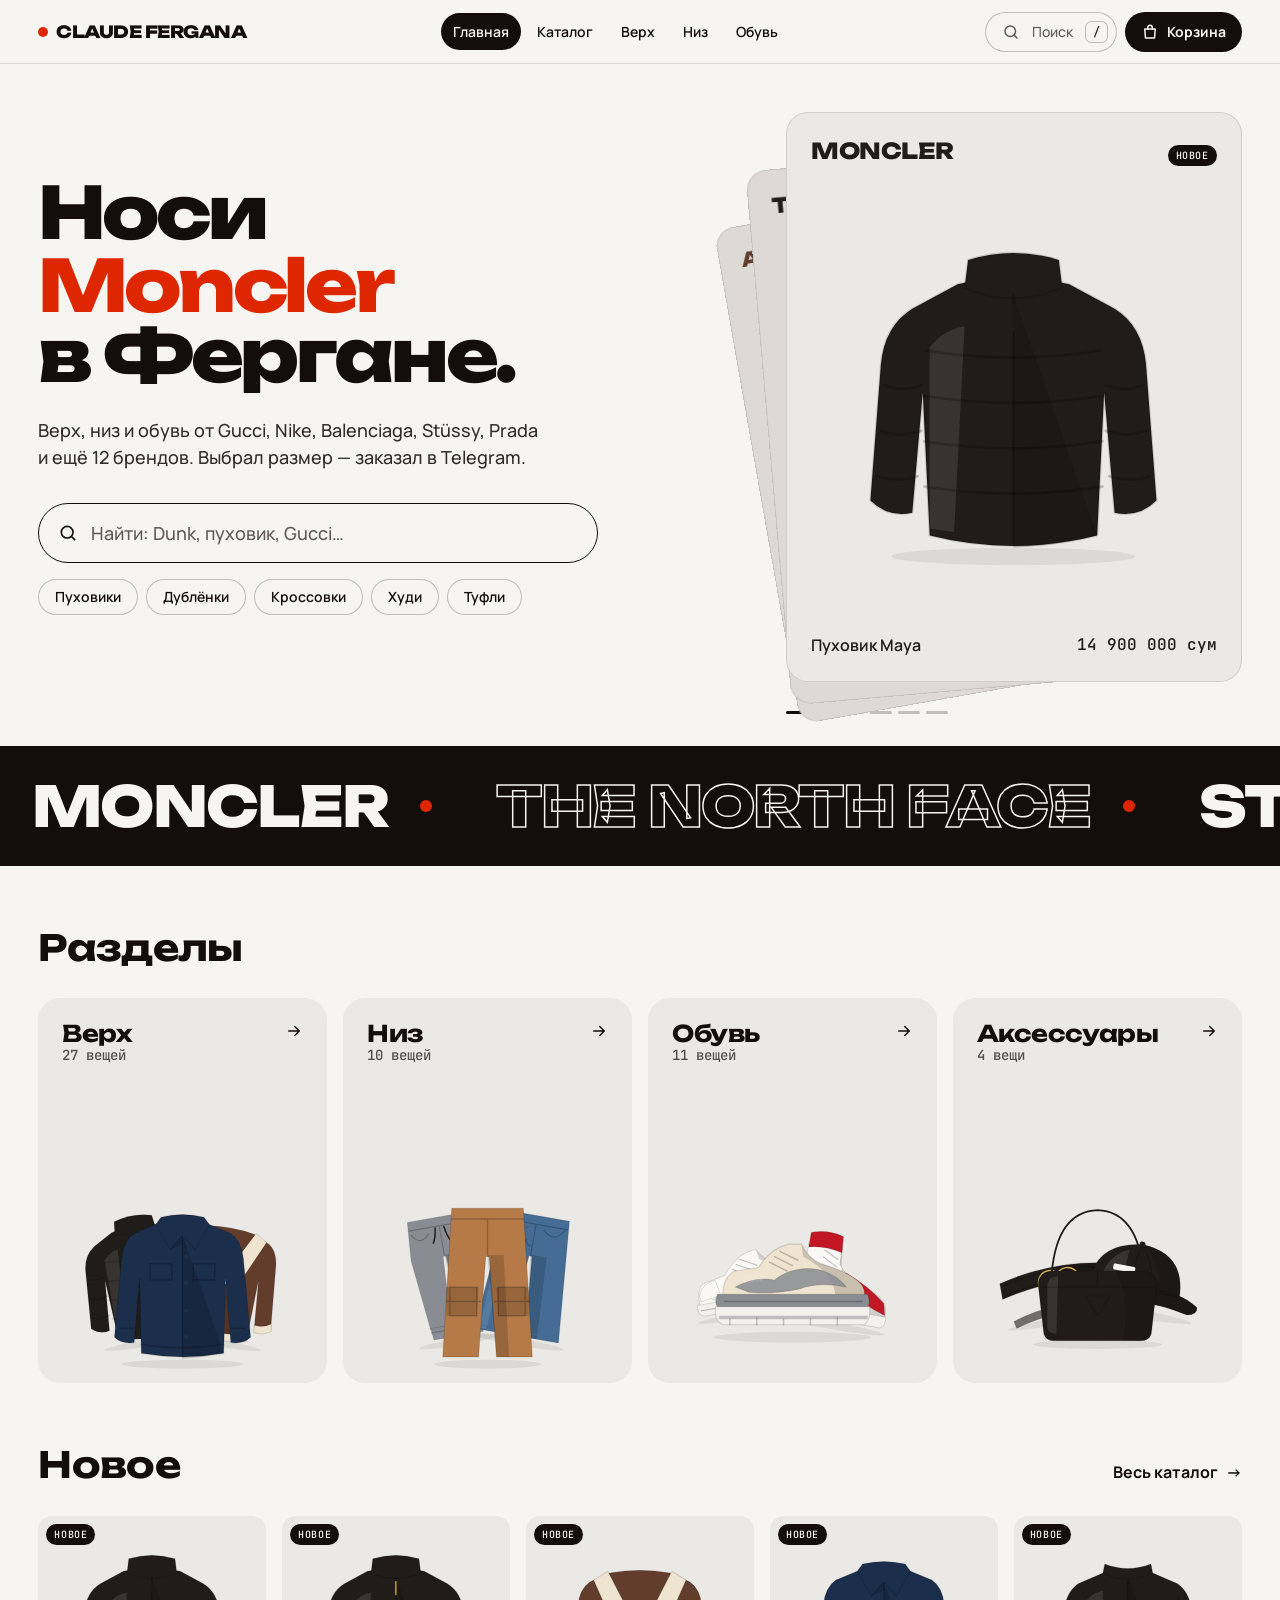
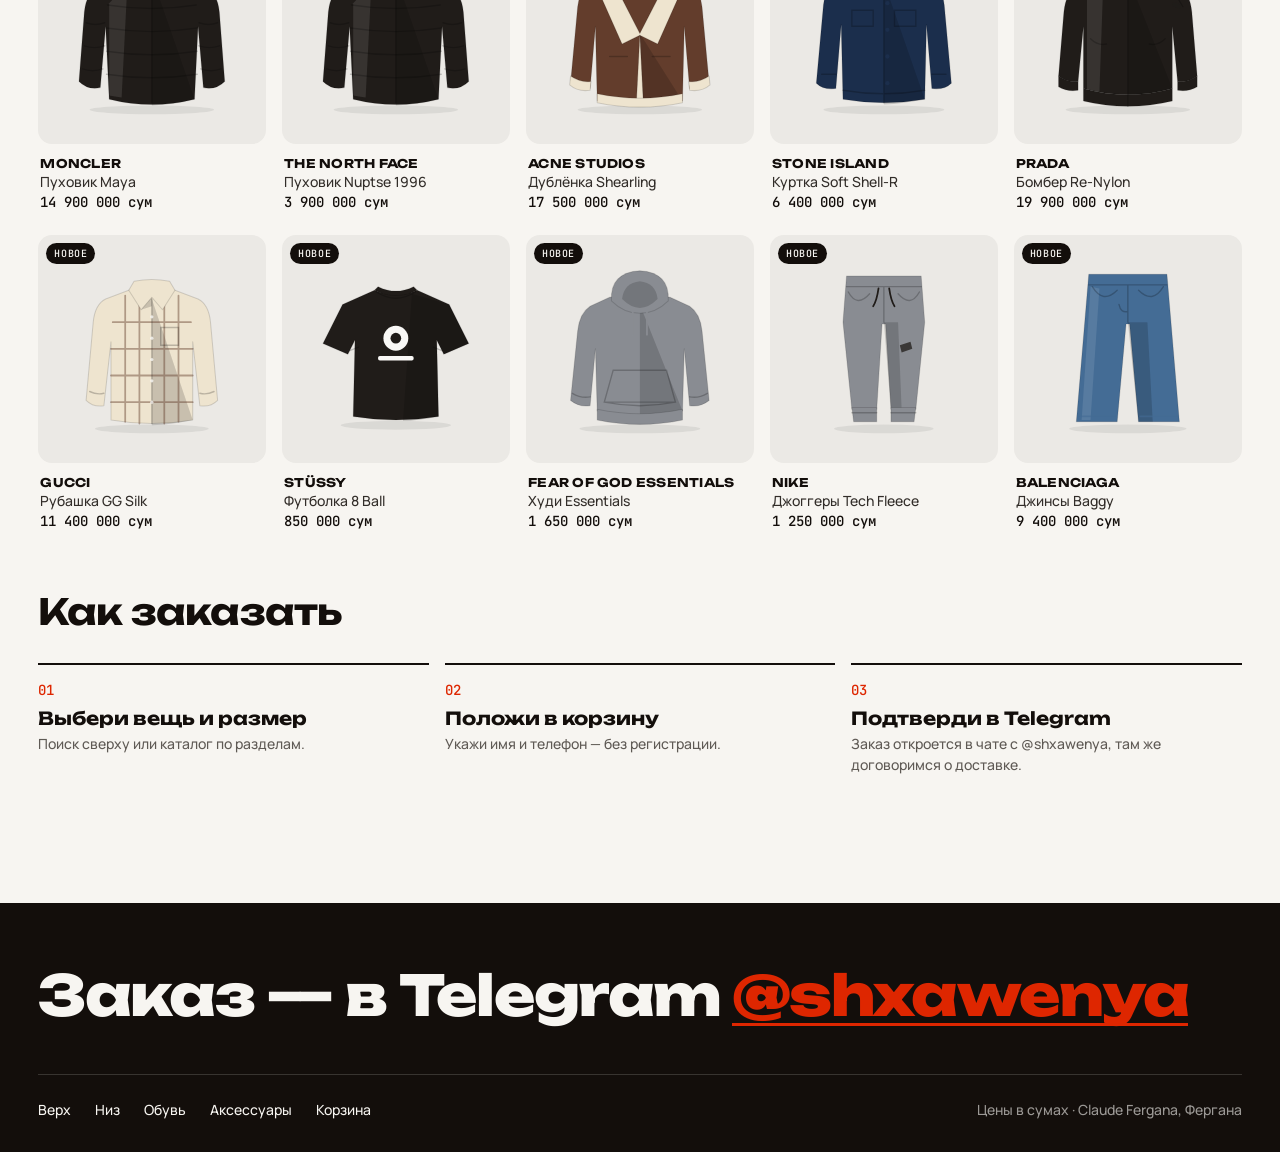
==== commit c14b1da7: "Add files via upload" ====
--- a/web/index.html
+++ b/web/index.html
@@ -3,170 +3,92 @@
 <head>
 <meta charset="utf-8">
 <meta name="viewport" content="width=device-width, initial-scale=1, viewport-fit=cover">
-<title>Claude Fergana — шёлк из Ферганской долины</title>
-<meta name="description" content="Одежда из маргиланского атласа и адраса. Заказ в Telegram.">
-<meta name="theme-color" content="#120d0b">
+<title>Claude Fergana — брендовая одежда в Фергане</title>
+<meta name="description" content="Moncler, Gucci, Nike, Balenciaga, Stüssy и другие бренды. Верх, низ, обувь. Заказ в Telegram.">
+<meta name="theme-color" content="#f6f4f0">
 <link rel="preconnect" href="https://fonts.googleapis.com">
 <link rel="preconnect" href="https://fonts.gstatic.com" crossorigin>
-<link rel="preload" href="assets/cloth.bin" as="fetch" type="application/octet-stream" crossorigin>
+<link rel="preload" href="data/products.json" as="fetch" crossorigin>
+<link rel="preload" href="assets/items.svg" as="fetch" crossorigin>
 <link rel="stylesheet" href="css/tokens.css">
-<link rel="stylesheet" href="css/design.css">
-<link rel="stylesheet" href="css/app.css">
-<link rel="icon" href="data:image/svg+xml,%3Csvg xmlns='http://www.w3.org/2000/svg' viewBox='0 0 32 32'%3E%3Crect width='32' height='32' rx='8' fill='%23120d0b'/%3E%3Cpath d='M9 6c6 4 8 12 14 20M23 6c-6 4-8 12-14 20' stroke='%23c8423a' stroke-width='2.4' fill='none' stroke-linecap='round'/%3E%3C/svg%3E">
-<script type="module" src="js/app.js"></script>
+<link rel="stylesheet" href="css/site.css">
+<link rel="icon" href="data:image/svg+xml,%3Csvg xmlns='http://www.w3.org/2000/svg' viewBox='0 0 32 32'%3E%3Crect width='32' height='32' rx='8' fill='%23201c18'/%3E%3Ccircle cx='16' cy='16' r='6' fill='%23e0442b'/%3E%3C/svg%3E">
+<script type="module" src="js/home.js"></script>
 </head>
 <body>
-<a class="skip" href="#collection">К коллекции</a>
-
-<header class="nav-pill" data-nav>
-  <a class="nav-pill__brand" href="#top" aria-label="Claude Fergana — наверх">Claude Fergana</a>
-  <nav class="nav-pill__links" aria-label="Разделы">
-    <a href="#collection">Коллекция</a>
-    <a href="#craft">Ткань</a>
-    <a href="#order">Заказ</a>
-  </nav>
-  <button class="nav-pill__cart" type="button" data-cart-open aria-label="Корзина, 0 вещей">
-    Корзина <span class="nav-pill__count" data-cart-count>0</span>
-  </button>
+<a class="skip" href="#main">К содержимому</a>
+<header class="bar">
+  <div class="wrap bar__in">
+    <a class="logo" href="index.html"><span class="logo__dot" aria-hidden="true"></span>CLAUDE FERGANA</a>
+    <nav class="bar__nav" aria-label="Разделы"><a href="index.html" aria-current="page">Главная</a><a href="catalog.html">Каталог</a><a href="catalog.html?cat=top">Верх</a><a href="catalog.html?cat=bottom">Низ</a><a href="catalog.html?cat=shoes">Обувь</a></nav>
+    <div class="bar__tools">
+      <button class="searchbtn" type="button" data-search aria-label="Поиск"><svg class="ico" viewBox="0 0 24 24" aria-hidden="true"><circle cx="11" cy="11" r="7"/><path d="m20 20-3.5-3.5"/></svg><span>Поиск</span><kbd>/</kbd></button>
+      <a class="cartbtn" href="cart.html" data-cart-link><svg class="ico" viewBox="0 0 24 24" aria-hidden="true"><path d="M5 8h14l-1 12H6z"/><path d="M9 8V6a3 3 0 0 1 6 0v2"/></svg>Корзина <span class="count" data-count hidden>0</span></a>
+    </div>
+  </div>
 </header>
-
-<main id="top">
-  <!-- ── Hero: шёлк на ветру (WebGL, физика из sim/cloth.c) ── -->
-  <section class="hero" aria-labelledby="hero-title">
-    <canvas class="hero__cloth" data-cloth aria-hidden="true"></canvas>
-    <div class="hero__grain" aria-hidden="true"></div>
-    <div class="hero__copy">
-      <p class="eyebrow hero__eyebrow" data-reveal>Осень — зима 2026 · Маргилан</p>
-      <h1 class="hero__title" id="hero-title">
-        <span class="line" data-split>Шёлк, который</span>
-        <span class="line" data-split>помнит <span class="hero__accent">ветер</span>.</span>
+<nav class="tabs" aria-label="Меню">
+  <a href="index.html" aria-current="page"><svg class="ico" viewBox="0 0 24 24" aria-hidden="true"><path d="M3 11 12 4l9 7v9H3z"/><path d="M9 20v-6h6v6"/></svg>Главная</a>
+  <a href="catalog.html"><svg class="ico" viewBox="0 0 24 24" aria-hidden="true"><rect x="4" y="4" width="7" height="7" rx="1.5"/><rect x="13" y="4" width="7" height="7" rx="1.5"/><rect x="4" y="13" width="7" height="7" rx="1.5"/><rect x="13" y="13" width="7" height="7" rx="1.5"/></svg>Каталог</a>
+  <button type="button" data-search><svg class="ico" viewBox="0 0 24 24" aria-hidden="true"><circle cx="11" cy="11" r="7"/><path d="m20 20-3.5-3.5"/></svg>Поиск</button>
+  <a href="cart.html" data-cart-link><svg class="ico" viewBox="0 0 24 24" aria-hidden="true"><path d="M5 8h14l-1 12H6z"/><path d="M9 8V6a3 3 0 0 1 6 0v2"/></svg>Корзина<span class="count" data-count hidden>0</span></a>
+</nav>
+<main id="main">
+<section class="hero">
+  <div class="wrap hero__in">
+    <div>
+      <h1 aria-label="Носи бренды в Фергане">
+        <span class="w"><span style="--i:0">Носи</span></span>
+        <span class="rot" data-rot aria-hidden="true"><span class="is-on">Moncler</span></span>
+        <span class="w"><span style="--i:2">в Фергане.</span></span>
       </h1>
-      <p class="hero__lede" data-reveal>Атлас и адрас ручной окраски абр. Шесть вещей, сшитых в Фергане.</p>
-      <a class="hero__link" href="#collection" data-reveal>Смотреть коллекцию <span aria-hidden="true">→</span></a>
-    </div>
-    <p class="hero__caption eyebrow" aria-hidden="true">Полотно 01 · атлас · 32 × 20 узлов</p>
-  </section>
-
-  <!-- ── Коллекция: горизонтальный трек, едет слева направо ── -->
-  <section class="track" id="collection" aria-labelledby="collection-title" data-track>
-    <div class="track__sticky">
-      <div class="track__head">
-        <h2 id="collection-title" class="track__title">Коллекция</h2>
-        <p class="track__counter eyebrow" aria-live="polite"><span data-track-index>01</span> / <span data-track-total>06</span></p>
+      <p class="hero__lede" data-reveal style="--i:3">Верх, низ и обувь от Gucci, Nike, Balenciaga, Stüssy, Prada и ещё <span data-brand-more>десятка</span> брендов. Выбрал размер — заказал в Telegram.</p>
+      <div class="hero__search field-search" data-reveal style="--i:4">
+        <svg class="ico" viewBox="0 0 24 24" aria-hidden="true"><circle cx="11" cy="11" r="7"/><path d="m20 20-3.5-3.5"/></svg>
+        <input type="search" placeholder="Найти: Dunk, пуховик, Gucci…" aria-label="Поиск по названию" autocomplete="off" enterkeyhint="search" data-home-q>
+        <div class="drop" data-home-res hidden></div>
       </div>
-      <ol class="track__rail" data-track-rail></ol>
-      <div class="track__progress" aria-hidden="true"><span data-track-progress></span></div>
-    </div>
-  </section>
-
-  <!-- ── Ткань: панели опускаются сверху вниз ── -->
-  <section class="craft" id="craft" aria-labelledby="craft-title" data-craft>
-    <div class="craft__sticky">
-      <div class="craft__aside">
-        <h2 id="craft-title" class="craft__title">Как рождается атлас</h2>
-        <ol class="craft__steps" data-craft-steps>
-          <li class="is-active">Кокон</li>
-          <li>Узлы абр</li>
-          <li>Станок</li>
-          <li>Крой</li>
-        </ol>
-      </div>
-      <div class="craft__stage">
-        <article class="panel" data-panel style="--panel-silk: var(--silk-2)">
-          <p class="panel__num" aria-hidden="true">I</p>
-          <h3>Нить из кокона</h3>
-          <p>Коконы запаривают и сматывают в шёлк-сырец. Нить с одного кокона тянется на сотни метров — поэтому атлас такой гладкий.</p>
-        </article>
-        <article class="panel" data-panel style="--panel-silk: var(--silk-1)">
-          <p class="panel__num" aria-hidden="true">II</p>
-          <h3>Узлы абр</h3>
-          <p>Нити основы перевязывают и красят до ткачества, цвет за цветом. Отсюда размытый край узора — он не напечатан, он вплетён.</p>
-        </article>
-        <article class="panel" data-panel style="--panel-silk: var(--silk-3)">
-          <p class="panel__num" aria-hidden="true">III</p>
-          <h3>Узкий станок</h3>
-          <p>Ткань выходит неширокой полосой. Мы строим крой вокруг этой ширины, а не режем её под лекало.</p>
-        </article>
-        <article class="panel" data-panel style="--panel-silk: var(--silk-4)">
-          <p class="panel__num" aria-hidden="true">IV</p>
-          <h3>Крой в Фергане</h3>
-          <p>Каждую вещь шьют под заказ после вашего сообщения в Telegram. Размер уточняем лично.</p>
-        </article>
+      <div class="hero__quick" data-reveal style="--i:5">
+        <a class="chip" href="catalog.html?cat=top&amp;type=puffer">Пуховики</a>
+        <a class="chip" href="catalog.html?cat=top&amp;type=sheepskin">Дублёнки</a>
+        <a class="chip" href="catalog.html?cat=shoes&amp;type=sneakers">Кроссовки</a>
+        <a class="chip" href="catalog.html?cat=top&amp;type=hoodie">Худи</a>
+        <a class="chip" href="catalog.html?cat=shoes&amp;type=loafers">Туфли</a>
       </div>
     </div>
-  </section>
+    <div class="deck" data-deck aria-label="Новинки"></div>
+  </div>
+</section>
 
-  <!-- ── Заказ ── -->
-  <section class="order" id="order" aria-labelledby="order-title">
-    <div class="order__intro">
-      <h2 id="order-title" class="order__title">Заказ</h2>
-      <p>Соберите вещи, оставьте имя и телефон — заказ откроется в Telegram у <a href="https://t.me/shxawenya" rel="noopener">@shxawenya</a>. Оплата после примерки размера.</p>
+<div class="marquee" aria-label="Бренды"><div class="marquee__track" data-marquee></div></div>
+
+<section class="sec wrap">
+  <div class="sec__head"><h2>Разделы</h2></div>
+  <div class="cats" data-cats></div>
+</section>
+
+<section class="sec wrap" style="padding-top:0">
+  <div class="sec__head"><h2>Новое</h2><a class="link-arrow" href="catalog.html">Весь каталог <span aria-hidden="true">→</span></a></div>
+  <div class="grid" data-new></div>
+</section>
+
+<section class="sec wrap" style="padding-top:0">
+  <div class="sec__head"><h2>Как заказать</h2></div>
+  <ol class="steps">
+    <li data-reveal style="--i:0"><b>Выбери вещь и размер</b><p>Поиск сверху или каталог по разделам.</p></li>
+    <li data-reveal style="--i:1"><b>Положи в корзину</b><p>Укажи имя и телефон — без регистрации.</p></li>
+    <li data-reveal style="--i:2"><b>Подтверди в Telegram</b><p>Заказ откроется в чате с @shxawenya, там же договоримся о доставке.</p></li>
+  </ol>
+</section>
+</main>
+<footer class="foot">
+  <div class="wrap">
+    <p class="foot__big">Заказ — в Telegram <a href="https://t.me/shxawenya" target="_blank" rel="noopener">@shxawenya</a></p>
+    <div class="foot__row">
+      <nav aria-label="Низ страницы"><a href="catalog.html?cat=top">Верх</a><a href="catalog.html?cat=bottom">Низ</a><a href="catalog.html?cat=shoes">Обувь</a><a href="catalog.html?cat=acc">Аксессуары</a><a href="cart.html">Корзина</a></nav>
+      <p class="muted">Цены в сумах · Claude Fergana, Фергана</p>
     </div>
-    <form class="order__form card-hairline" data-order-form novalidate>
-      <div class="order__summary" data-order-summary>
-        <p class="order__empty">Корзина пуста — выберите размер в коллекции.</p>
-      </div>
-      <div class="field">
-        <label for="f-name">Имя</label>
-        <input id="f-name" name="name" autocomplete="name" maxlength="100" required>
-        <p class="field__error" id="f-name-err" hidden>Как к вам обращаться?</p>
-      </div>
-      <div class="field">
-        <label for="f-phone">Телефон</label>
-        <input id="f-phone" name="phone" type="tel" inputmode="tel" autocomplete="tel" maxlength="100" placeholder="+998 __ ___ __ __" required>
-        <p class="field__error" id="f-phone-err" hidden>Нужен номер, чтобы уточнить размер.</p>
-      </div>
-      <div class="field">
-        <label for="f-note">Комментарий <span class="field__opt">необязательно</span></label>
-        <textarea id="f-note" name="note" rows="3" maxlength="500"></textarea>
-      </div>
-      <button class="btn order__submit" type="submit" data-order-submit>Оформить в Telegram</button>
-      <p class="order__status" data-order-status role="status" aria-live="polite"></p>
-    </form>
-  </section>
-</main>
-
-<footer class="footer">
-  <p class="footer__statement" data-split-footer>Claude Fergana</p>
-  <div class="footer__row">
-    <a href="https://t.me/shxawenya" rel="noopener">Telegram · @shxawenya</a>
-    <span>Фергана, Узбекистан</span>
-    <span>© 2026</span>
   </div>
 </footer>
-
-<!-- Корзина -->
-<div class="drawer__backdrop" data-cart-backdrop></div>
-<aside class="drawer" data-cart aria-labelledby="cart-title" aria-hidden="true" inert>
-  <div class="drawer__head">
-    <h2 id="cart-title">Корзина</h2>
-    <button class="btn btn--ghost btn--sm" type="button" data-cart-close>Закрыть</button>
-  </div>
-  <div class="drawer__body" data-cart-lines></div>
-  <div class="drawer__foot">
-    <p class="drawer__total">Итого <span class="price" data-cart-total>0 сум</span></p>
-    <a class="btn" href="#order" data-cart-checkout>К оформлению</a>
-  </div>
-</aside>
-
-<div class="toast" data-toast role="status" aria-live="polite"></div>
-
-<template id="tpl-slide">
-  <li class="slide">
-    <figure class="slide__figure">
-      <div class="slide__garment" data-garment></div>
-      <figcaption class="slide__plate eyebrow"></figcaption>
-    </figure>
-    <div class="slide__info">
-      <h3 class="slide__name"></h3>
-      <p class="slide__fabric"></p>
-      <p class="slide__note"></p>
-      <p class="price slide__price"></p>
-      <div class="chips" role="group" aria-label="Размер"></div>
-      <button class="btn slide__add" type="button" disabled>Выберите размер</button>
-    </div>
-  </li>
-</template>
-<noscript><style>.track__rail{display:none}</style></noscript>
 </body>
 </html>
--- a/web/css/tokens.css
+++ b/web/css/tokens.css
@@ -1,116 +1,79 @@
-/* Hallmark · macrostructure: Feature Stack + pinned horizontal track · tone: luxury dark · anchor hue: 22 (pomegranate) · theme: custom "Fergana silk" */
-@import url("https://fonts.googleapis.com/css2?family=Playfair+Display:wght@400..800&family=JetBrains+Mono:wght@400&family=Manrope:wght@400..700&display=swap");
+/* Hallmark · macrostructure: Catalogue Grid · tone: streetwear-luxury, utilitarian · anchor hue: 32 (signal red)
+ * theme: custom · paper oklch(97% 0.005 85) · accent oklch(58% 0.22 32) · Unbounded + Manrope + JetBrains Mono
+ * nav: N1b sticky bar + mobile tab bar · footer: Ft5 statement · axes: light / geometric-sans / warm
+ */
+@import url("https://fonts.googleapis.com/css2?family=JetBrains+Mono:wght@500&family=Manrope:wght@400;500;600;700&family=Unbounded:wght@500;700;800&display=swap");
 
-/* Fergana silk — все цвета, шрифты, движение и размеры. Компоненты берут значения только отсюда. */
 :root {
-  color-scheme: dark;
+  color-scheme: light;
 
-  /* Поверхности и текст: тёплый чёрный, кость */
-  --color-paper:    oklch(14% 0.012 40);
-  --color-paper-2:  oklch(18% 0.014 40);
-  --color-paper-3:  oklch(23% 0.016 40);
-  --color-ink:      oklch(94% 0.014 80);
-  --color-muted:    oklch(70% 0.014 70);
-  --color-rule:     oklch(94% 0.014 80 / 0.12);
-  --color-rule-strong: oklch(94% 0.014 80 / 0.28);
+  --color-paper:   oklch(97% 0.005 85);
+  --color-paper-2: oklch(93.5% 0.006 85);
+  --color-paper-3: oklch(89% 0.008 85);
+  --color-ink:     oklch(17% 0.01 60);
+  --color-ink-2:   oklch(30% 0.01 60);
+  --color-muted:   oklch(47% 0.01 60);
+  --color-rule:    oklch(17% 0.01 60 / 0.12);
+  --color-rule-2:  oklch(17% 0.01 60 / 0.24);
+  --color-accent:  oklch(58% 0.22 32);
+  --color-accent-ink: oklch(99% 0 0);
+  --color-ok:      oklch(52% 0.13 150);
+  --color-focus:   oklch(55% 0.2 255);
+  --color-scrim:   oklch(17% 0.01 60 / 0.42);
 
-  /* Акценты: гранат и шафран */
-  --color-accent:       oklch(62% 0.19 22);
-  /* Заливка кнопки темнее акцента: текст --color-on-accent ≥ 4.5:1 (WCAG AA) во всех состояниях */
-  --color-accent-fill:  oklch(54% 0.19 22);
-  --color-accent-hover: oklch(56% 0.19 22);
-  --color-accent-press: oklch(50% 0.19 22);
-  --color-accent-2:     oklch(80% 0.12 80);
-  --color-focus:        var(--color-accent-2);
-  --color-on-accent:    oklch(97% 0.01 80);
+  /* цвета вещей (products.json → color / color2) */
+  --g-black:  oklch(23% 0.008 60);
+  --g-white:  oklch(98% 0.003 90);
+  --g-cream:  oklch(92% 0.03 85);
+  --g-sand:   oklch(81% 0.04 75);
+  --g-beige:  oklch(77% 0.05 70);
+  --g-camel:  oklch(63% 0.1 60);
+  --g-brown:  oklch(40% 0.06 45);
+  --g-olive:  oklch(47% 0.06 120);
+  --g-navy:   oklch(30% 0.06 260);
+  --g-denim:  oklch(52% 0.08 250);
+  --g-sky:    oklch(81% 0.06 235);
+  --g-grey:   oklch(64% 0.01 260);
+  --g-pink:   oklch(84% 0.07 10);
+  --g-red:    oklch(52% 0.2 25);
+  --g-green:  oklch(45% 0.1 150);
+  --g-yellow: oklch(83% 0.16 90);
+  --g-orange: oklch(68% 0.18 50);
+  --g-gold:   oklch(77% 0.12 85);
 
-  /* Статусы (только для форм и тостов) */
-  --color-danger:  oklch(70% 0.17 28);
-  --color-success: oklch(76% 0.12 150);
+  --font-display: "Unbounded", "Arial Black", sans-serif;
+  --font-body: "Manrope", system-ui, sans-serif;
+  --font-mono: "JetBrains Mono", ui-monospace, monospace;
 
-  /* Оверлеи */
-  --color-scrim:   oklch(10% 0.01 40 / 0.6);
-  --color-glass:   oklch(18% 0.014 40 / 0.72);
+  --text-xs: 0.75rem;
+  --text-sm: 0.875rem;
+  --text-base: 1rem;
+  --text-lg: 1.125rem;
+  --text-xl: 1.375rem;
+  --text-2xl: clamp(1.5rem, 1.2rem + 1.4vw, 2.25rem);
+  --text-3xl: clamp(2rem, 1.4rem + 2.8vw, 3.5rem);
+  --text-display: clamp(2.6rem, 1.2rem + 6.4vw, 6.75rem);
 
-  /* Ткани — фронт ставит color: var(--silk-N) на <svg> */
-  --silk-1: oklch(58% 0.2 22);    /* гранатовый атлас */
-  --silk-2: oklch(78% 0.13 80);   /* шафран */
-  --silk-3: oklch(42% 0.12 265);  /* индиго */
-  --silk-4: oklch(55% 0.11 160);  /* малахит */
+  --space-1: 4px;  --space-2: 8px;  --space-3: 12px; --space-4: 16px;
+  --space-5: 24px; --space-6: 32px; --space-7: 48px; --space-8: 64px;
+  --space-9: 96px; --space-10: 128px;
+  --gutter: clamp(16px, 3vw, 40px);
 
-  /* Шрифты — Playfair только roman (есть кириллица; css2 сам отдаёт её через unicode-range) */
-  --font-display: "Playfair Display", "Didot", ui-serif, serif;
-  --font-body:    "Manrope", ui-sans-serif, sans-serif;
-  --font-mono:    "JetBrains Mono", ui-monospace, monospace;
-
-  /* Типографическая шкала — perfect fourth (1.333), жидкая */
-  --text-xs:      clamp(0.6875rem, 0.66rem + 0.1vw, 0.75rem);   /* 11–12 */
-  --text-sm:      clamp(0.8125rem, 0.79rem + 0.12vw, 0.875rem); /* 13–14 */
-  --text-base:    clamp(1rem, 0.96rem + 0.18vw, 1.0625rem);     /* 16–17 */
-  --text-lg:      clamp(1.1875rem, 1.1rem + 0.4vw, 1.375rem);   /* 19–22 */
-  --text-xl:      clamp(1.5rem, 1.3rem + 0.9vw, 1.875rem);      /* 24–30 */
-  --text-2xl:     clamp(1.875rem, 1.5rem + 1.6vw, 2.75rem);     /* 30–44 */
-  --text-4xl:     clamp(2.5rem, 1.7rem + 3.6vw, 5rem);          /* 40–80 */
-  --text-display: clamp(3.25rem, 1.4rem + 8.4vw, 9rem);         /* 52–144 */
-
-  --leading-tight: 1.04;
-  --leading-snug:  1.2;
-  --leading-body:  1.6;
-  --tracking-display: -0.02em;
-  --tracking-caps:    0.14em;
-  --measure: 62ch;
-
-  /* Отступы, шаг 4pt */
-  --space-1: 4px;
-  --space-2: 8px;
-  --space-3: 12px;
-  --space-4: 16px;
-  --space-5: 24px;
-  --space-6: 32px;
-  --space-7: 48px;
-  --space-8: 64px;
-  --space-9: 96px;
-  --space-10: 128px;
-  --space-11: 160px;
-  --space-12: 224px;
-  --gutter: clamp(var(--space-4), 4vw, var(--space-8));
-
-  /* Радиусы */
-  --radius-xs: 2px;
-  --radius-sm: 4px;
-  --radius-md: 10px;
-  --radius-lg: 18px;
+  --radius-sm: 8px;
+  --radius-md: 14px;
+  --radius-lg: 22px;
   --radius-pill: 999px;
 
-  /* Линии */
-  --rule-hair: 1px solid var(--color-rule);
-  --rule-strong: 1px solid var(--color-rule-strong);
-  --rule-accent: 1px solid var(--color-accent);
-  --focus-ring: 2px solid var(--color-focus);
-  --focus-offset: 3px;
-
-  /* Движение — только transform и opacity */
-  --ease-out:    cubic-bezier(.16, 1, .3, 1);
-  --ease-in:     cubic-bezier(.7, 0, .84, 0);
+  --ease-out: cubic-bezier(.16, 1, .3, 1);
+  --ease-in: cubic-bezier(.7, 0, .84, 0);
   --ease-in-out: cubic-bezier(.65, 0, .35, 1);
   --dur-fast: 160ms;
   --dur-base: 320ms;
-  --dur-slow: 900ms;
+  --dur-slow: 700ms;
 
-  /* Слои */
-  --z-nav: 50;
-  --z-scrim: 80;
-  --z-drawer: 90;
-  --z-toast: 100;
-
-  --drawer-width: min(440px, 100vw);
-  --tap: 44px;
+  --bar-h: 64px;
+  --tab-h: 64px;
+  --z-bar: 40;
+  --z-overlay: 60;
+  --z-toast: 70;
 }
-
-@media (prefers-reduced-motion: reduce) {
-  :root {
-    --dur-fast: 1ms;
-    --dur-base: 1ms;
-    --dur-slow: 1ms;
-  }
-}
--- a/web/css/site.css
+++ b/web/css/site.css
@@ -0,0 +1,453 @@
+/* Hallmark · pre-emit critique: P4 H5 E4 S5 R4 V4 */
+@view-transition { navigation: auto; }
+
+*, *::before, *::after { box-sizing: border-box; }
+html, body { overflow-x: clip; }
+html { -webkit-text-size-adjust: 100%; scroll-padding-top: calc(var(--bar-h) + var(--space-4)); }
+body {
+  margin: 0;
+  background: var(--color-paper);
+  color: var(--color-ink);
+  font: 500 var(--text-base)/1.5 var(--font-body);
+  -webkit-font-smoothing: antialiased;
+  padding-bottom: env(safe-area-inset-bottom);
+}
+img, svg { display: block; max-width: 100%; }
+a { color: inherit; text-decoration: none; }
+button, input, select, textarea { font: inherit; color: inherit; }
+button { cursor: pointer; }
+h1, h2, h3 { font-family: var(--font-display); font-weight: 700; font-style: normal; line-height: 1.02; letter-spacing: -0.02em; margin: 0; overflow-wrap: anywhere; min-width: 0; }
+p { margin: 0; }
+:focus-visible { outline: 2px solid var(--color-focus); outline-offset: 3px; }
+.sr { position: absolute !important; width: 1px; height: 1px; overflow: hidden; clip: rect(0 0 0 0); white-space: nowrap; }
+.skip { position: absolute; left: var(--space-4); top: -100px; z-index: 100; background: var(--color-ink); color: var(--color-paper); padding: var(--space-2) var(--space-4); border-radius: var(--radius-pill); }
+.skip:focus { top: var(--space-2); }
+.wrap { width: 100%; max-width: 1440px; margin-inline: auto; padding-inline: var(--gutter); }
+.mono { font-family: var(--font-mono); font-weight: 500; letter-spacing: 0; }
+.muted { color: var(--color-muted); }
+
+/* ── Шапка (N1b) ─────────────────────────────── */
+.bar {
+  position: sticky; top: 0; z-index: var(--z-bar);
+  height: var(--bar-h);
+  background: oklch(97% 0.005 85 / 0.94);
+  border-bottom: 1px solid var(--color-rule);
+}
+.bar__in { height: 100%; display: flex; align-items: center; gap: var(--space-5); }
+.logo { font-family: var(--font-display); font-weight: 800; font-size: 1.05rem; letter-spacing: -0.03em; white-space: nowrap; display: flex; align-items: center; gap: var(--space-2); }
+.logo__dot { width: 10px; height: 10px; border-radius: 50%; background: var(--color-accent); }
+.bar__nav { display: flex; gap: var(--space-1); margin-inline: auto; }
+.bar__nav a { padding: var(--space-2) var(--space-3); border-radius: var(--radius-pill); font-weight: 600; font-size: var(--text-sm); white-space: nowrap; transition: background-color var(--dur-fast) var(--ease-out); }
+.bar__nav a:hover { background: var(--color-paper-2); }
+.bar__nav a[aria-current="page"] { background: var(--color-ink); color: var(--color-paper); }
+.bar__tools { display: flex; align-items: center; gap: var(--space-2); }
+.searchbtn {
+  display: flex; align-items: center; gap: var(--space-3);
+  height: 40px; padding: 0 var(--space-2) 0 var(--space-4);
+  border: 1px solid var(--color-rule-2); border-radius: var(--radius-pill);
+  background: var(--color-paper); color: var(--color-muted); font-size: var(--text-sm); white-space: nowrap;
+  transition: border-color var(--dur-fast) var(--ease-out), background-color var(--dur-fast) var(--ease-out);
+}
+.searchbtn:hover { border-color: var(--color-ink); background: var(--color-paper-2); }
+.searchbtn kbd { font: 500 var(--text-xs) var(--font-mono); border: 1px solid var(--color-rule-2); border-radius: 6px; padding: 2px 7px; color: var(--color-ink-2); }
+.cartbtn {
+  position: relative; display: flex; align-items: center; gap: var(--space-2);
+  height: 40px; padding: 0 var(--space-4); border-radius: var(--radius-pill);
+  background: var(--color-ink); color: var(--color-paper); font-weight: 700; font-size: var(--text-sm); white-space: nowrap;
+  transition: transform var(--dur-fast) var(--ease-out);
+}
+.cartbtn:hover { transform: translateY(-1px); }
+.cartbtn:active { transform: translateY(1px); }
+.count {
+  min-width: 22px; height: 22px; padding: 0 6px; display: inline-grid; place-items: center;
+  border-radius: var(--radius-pill); background: var(--color-accent); color: var(--color-accent-ink);
+  font: 500 var(--text-xs) var(--font-mono);
+}
+.count[hidden] { display: none; }
+.count.bump { animation: bump var(--dur-slow) var(--ease-out); }
+@keyframes bump { 0% { transform: scale(1); } 25% { transform: scale(1.45); } 100% { transform: scale(1); } }
+.ico { width: 18px; height: 18px; fill: none; stroke: currentColor; stroke-width: 2; stroke-linecap: round; stroke-linejoin: round; }
+
+/* мобильный таб-бар */
+.tabs {
+  display: none; position: fixed; inset: auto 0 0 0; z-index: var(--z-bar);
+  height: calc(var(--tab-h) + env(safe-area-inset-bottom)); padding-bottom: env(safe-area-inset-bottom);
+  background: var(--color-paper); border-top: 1px solid var(--color-rule);
+  grid-template-columns: repeat(4, minmax(0, 1fr));
+}
+.tabs a, .tabs button {
+  display: flex; flex-direction: column; align-items: center; justify-content: center; gap: 3px;
+  background: none; border: 0; font-size: 11px; font-weight: 600; color: var(--color-muted); position: relative;
+}
+.tabs [aria-current="page"] { color: var(--color-ink); }
+.tabs .ico { width: 22px; height: 22px; }
+.tabs .count { position: absolute; top: 6px; left: calc(50% + 4px); min-width: 18px; height: 18px; font-size: 10px; }
+
+@media (max-width: 860px) {
+  .bar__nav, .searchbtn kbd, .searchbtn span, .cartbtn { display: none; }
+  .searchbtn { width: 40px; padding: 0; justify-content: center; }
+  .tabs { display: grid; }
+  body { padding-bottom: calc(var(--tab-h) + env(safe-area-inset-bottom)); }
+}
+
+/* ── Появление ─────────────────────────────── */
+.js [data-reveal] { opacity: 0; transform: translateY(18px); transition: opacity var(--dur-slow) var(--ease-out), transform var(--dur-slow) var(--ease-out); transition-delay: calc(var(--i, 0) * 45ms); }
+.js [data-reveal].in { opacity: 1; transform: none; }
+
+/* ── Кнопки ─────────────────────────────── */
+.btn {
+  display: inline-flex; align-items: center; justify-content: center; gap: var(--space-2);
+  min-height: 52px; padding: 0 var(--space-6); border-radius: var(--radius-pill);
+  border: 1.5px solid var(--color-ink); background: var(--color-ink); color: var(--color-paper);
+  font-weight: 700; white-space: nowrap;
+  transition: transform var(--dur-fast) var(--ease-out), background-color var(--dur-fast) var(--ease-out), color var(--dur-fast) var(--ease-out);
+}
+.btn:hover { background: var(--color-ink-2); }
+.btn:active { transform: scale(.98); }
+.btn:disabled { opacity: .45; cursor: not-allowed; }
+.btn[data-state="loading"] { opacity: .7; cursor: progress; }
+.btn[data-state="success"] { background: var(--color-ok); border-color: var(--color-ok); }
+.btn--accent { background: var(--color-accent); border-color: var(--color-accent); color: var(--color-accent-ink); }
+.btn--accent:hover { background: oklch(52% 0.22 32); }
+.btn--ghost { background: transparent; color: var(--color-ink); }
+.btn--ghost:hover { background: var(--color-paper-2); }
+.link-arrow { display: inline-flex; align-items: center; gap: var(--space-2); font-weight: 700; white-space: nowrap; }
+.link-arrow span { transition: transform var(--dur-base) var(--ease-out); }
+.link-arrow:hover span { transform: translateX(5px); }
+
+/* ── Карточка товара ─────────────────────────────── */
+.grid { display: grid; gap: var(--space-5) var(--space-4); grid-template-columns: repeat(2, minmax(0, 1fr)); }
+@media (min-width: 640px) { .grid { grid-template-columns: repeat(3, minmax(0, 1fr)); } }
+@media (min-width: 980px) { .grid { grid-template-columns: repeat(4, minmax(0, 1fr)); } }
+@media (min-width: 1280px) { .grid { grid-template-columns: repeat(5, minmax(0, 1fr)); } }
+.card { display: flex; flex-direction: column; gap: var(--space-3); min-width: 0; }
+.art {
+  position: relative; aspect-ratio: 1; border-radius: var(--radius-md); overflow: hidden;
+  background: var(--color-paper-2); display: grid; place-items: center;
+}
+.art svg { width: 78%; height: 78%; transition: transform var(--dur-base) var(--ease-out); }
+.art img { width: 100%; height: 100%; object-fit: cover; transition: transform var(--dur-base) var(--ease-out); }
+.card:hover .art svg, .card:focus-visible .art svg { transform: translateY(-6px) scale(1.06) rotate(-2deg); }
+.card:hover .art img { transform: scale(1.04); }
+.art__tag {
+  position: absolute; top: var(--space-2); left: var(--space-2);
+  font: 500 10px var(--font-mono); text-transform: uppercase; letter-spacing: .06em;
+  padding: 4px 8px; border-radius: var(--radius-pill); background: var(--color-ink); color: var(--color-paper);
+}
+.art__go {
+  position: absolute; right: var(--space-2); bottom: var(--space-2);
+  width: 36px; height: 36px; border-radius: 50%; display: grid; place-items: center;
+  background: var(--color-paper); color: var(--color-ink);
+  opacity: 0; transform: translateY(8px) scale(.9);
+  transition: opacity var(--dur-base) var(--ease-out), transform var(--dur-base) var(--ease-out);
+}
+.card:hover .art__go, .card:focus-visible .art__go { opacity: 1; transform: none; }
+.card__brand { font: 700 var(--text-xs) var(--font-display); text-transform: uppercase; letter-spacing: .02em; }
+.card__title { font-size: var(--text-sm); color: var(--color-ink-2); line-height: 1.3; display: -webkit-box; -webkit-line-clamp: 2; -webkit-box-orient: vertical; overflow: hidden; }
+.card__price { font: 500 var(--text-sm) var(--font-mono); margin-top: auto; }
+.card__meta { display: flex; flex-direction: column; gap: 2px; padding-inline: 2px; }
+
+/* ── Поиск ─────────────────────────────── */
+.field-search { position: relative; }
+.field-search input {
+  width: 100%; height: 60px; padding: 0 var(--space-5) 0 52px;
+  border: 1.5px solid var(--color-ink); border-radius: var(--radius-pill);
+  background: var(--color-paper); font-size: var(--text-lg); font-weight: 600;
+  transition: box-shadow var(--dur-fast) var(--ease-out);
+}
+.field-search input::placeholder { color: var(--color-muted); font-weight: 500; }
+.field-search input:focus { outline: none; box-shadow: 0 0 0 4px oklch(55% 0.2 255 / 0.25); }
+.field-search > .ico { position: absolute; left: 20px; top: 50%; translate: 0 -50%; width: 20px; height: 20px; pointer-events: none; }
+.results {
+  list-style: none; margin: 0; padding: var(--space-2);
+}
+.results li a {
+  display: grid; grid-template-columns: 56px minmax(0, 1fr) auto; align-items: center; gap: var(--space-3);
+  padding: var(--space-2); border-radius: var(--radius-sm);
+}
+.results li a:hover, .results li a[aria-selected="true"] { background: var(--color-paper-2); }
+.results .art { border-radius: var(--radius-sm); }
+.results .art svg { width: 84%; height: 84%; }
+.results b { display: block; font: 700 var(--text-xs) var(--font-display); text-transform: uppercase; }
+.results span.t { font-size: var(--text-sm); color: var(--color-ink-2); white-space: nowrap; overflow: hidden; text-overflow: ellipsis; display: block; }
+.results .mono { font-size: var(--text-xs); white-space: nowrap; }
+.results__all { display: block; padding: var(--space-3) var(--space-4); font-weight: 700; border-top: 1px solid var(--color-rule); }
+.results__empty { padding: var(--space-5) var(--space-4); color: var(--color-muted); }
+.drop {
+  position: absolute; left: 0; right: 0; top: calc(100% + var(--space-2)); z-index: 5;
+  background: var(--color-paper); border: 1px solid var(--color-rule-2); border-radius: var(--radius-md);
+  box-shadow: 0 24px 60px -20px oklch(17% 0.01 60 / 0.35);
+  max-height: min(60vh, 520px); overflow: auto;
+  transform-origin: top; animation: drop var(--dur-base) var(--ease-out);
+}
+.drop[hidden] { display: none; }
+@keyframes drop { from { opacity: 0; transform: translateY(-6px) scale(.98); } }
+
+dialog.search {
+  width: min(680px, calc(100vw - 24px)); max-height: min(80vh, 720px); margin: 10vh auto auto;
+  padding: var(--space-3); border: 0; border-radius: var(--radius-lg);
+  background: var(--color-paper); color: var(--color-ink);
+  box-shadow: 0 40px 100px -30px oklch(17% 0.01 60 / 0.5);
+  overflow: auto;
+}
+dialog.search[open] { animation: pop var(--dur-base) var(--ease-out); }
+dialog.search::backdrop { background: var(--color-scrim); }
+@keyframes pop { from { opacity: 0; transform: translateY(12px) scale(.98); } }
+.search__hint { display: flex; flex-wrap: wrap; gap: var(--space-2); padding: var(--space-3) var(--space-2) var(--space-1); }
+
+.chip {
+  display: inline-flex; align-items: center; height: 36px; padding: 0 var(--space-4);
+  border: 1px solid var(--color-rule-2); border-radius: var(--radius-pill); background: var(--color-paper);
+  font-size: var(--text-sm); font-weight: 600; white-space: nowrap;
+  transition: background-color var(--dur-fast) var(--ease-out), border-color var(--dur-fast) var(--ease-out), color var(--dur-fast) var(--ease-out);
+}
+.chip:hover { border-color: var(--color-ink); }
+.chip[aria-pressed="true"] { background: var(--color-ink); border-color: var(--color-ink); color: var(--color-paper); }
+.chip sup { font: 500 10px var(--font-mono); margin-left: 4px; opacity: .6; vertical-align: 0; }
+
+/* ── Главная: hero ─────────────────────────────── */
+.hero { padding-block: var(--space-7) var(--space-8); }
+.hero__in { display: grid; grid-template-columns: minmax(0, 1.5fr) minmax(0, 1fr); gap: var(--space-8); align-items: center; }
+.hero h1 { font-size: min(var(--text-display), 5.6vw, 5.25rem); font-weight: 800; line-height: .95; letter-spacing: -0.045em; }
+.hero h1 > span { display: block; }
+.rot { position: relative; display: block; height: 1em; overflow: hidden; color: var(--color-accent); }
+.rot span { position: absolute; left: 0; top: 0; line-height: 1; white-space: nowrap; transform: translateY(130%); transition: transform var(--dur-slow) var(--ease-out); }
+.rot span.is-on { transform: none; }
+.rot span.is-off { transform: translateY(-130%); }
+.hero h1 .w { display: block; overflow: hidden; padding-bottom: .04em; }
+.hero h1 .w > span { display: block; animation: rise 900ms var(--ease-out) both; animation-delay: calc(var(--i) * 90ms); }
+@keyframes rise { from { transform: translateY(105%); } }
+.hero__lede { margin-top: var(--space-5); font-size: var(--text-lg); color: var(--color-ink-2); max-width: 46ch; }
+.hero__search { margin-top: var(--space-6); max-width: 560px; }
+.hero__quick { display: flex; flex-wrap: wrap; gap: var(--space-2); margin-top: var(--space-4); }
+
+.deck { position: relative; aspect-ratio: 4 / 5; max-width: 480px; width: 100%; justify-self: end; }
+.deck a {
+  position: absolute; inset: 0; border-radius: var(--radius-lg); background: var(--color-paper-2);
+  display: flex; flex-direction: column; justify-content: space-between; padding: var(--space-5);
+  border: 1px solid var(--color-rule);
+  transition: transform var(--dur-slow) var(--ease-out), opacity var(--dur-slow) var(--ease-out);
+  will-change: transform;
+}
+.deck a[data-pos="0"] { z-index: 3; transform: none; }
+.deck a[data-pos="1"] { z-index: 2; transform: translate(-7%, 4%) rotate(-5deg) scale(.94); background: var(--color-paper-3); }
+.deck a[data-pos="2"] { z-index: 1; transform: translate(-13%, 8%) rotate(-10deg) scale(.88); background: var(--color-paper-3); }
+.deck a[data-pos="out"] { z-index: 4; transform: translate(30%, -6%) rotate(12deg); opacity: 0; }
+.deck svg { width: 86%; margin: auto; transition: transform var(--dur-slow) var(--ease-out); }
+.deck a[data-pos="0"]:hover svg { transform: scale(1.04) rotate(-2deg); }
+.deck__top { display: flex; justify-content: space-between; align-items: baseline; gap: var(--space-3); }
+.deck__brand { font: 800 var(--text-xl) var(--font-display); text-transform: uppercase; letter-spacing: -0.02em; }
+.deck__bottom { display: flex; justify-content: space-between; align-items: end; gap: var(--space-3); }
+.deck__title { font-weight: 600; }
+.deck__dots { position: absolute; bottom: calc(-1 * var(--space-6)); left: 0; display: flex; gap: 6px; }
+.deck__dots i { width: 22px; height: 3px; border-radius: 2px; background: var(--color-rule-2); overflow: hidden; position: relative; }
+.deck__dots i.on::after { content: ""; position: absolute; inset: 0; background: var(--color-ink); transform-origin: left; animation: fill 3200ms linear both; }
+@keyframes fill { from { transform: scaleX(0); } }
+
+@media (max-width: 860px) {
+  .hero { padding-block: var(--space-5) var(--space-7); }
+  .hero__in { grid-template-columns: minmax(0, 1fr); gap: var(--space-8); }
+  .hero h1 { font-size: 10.5vw; }
+  .deck { justify-self: center; max-width: 320px; }
+}
+
+/* бегущая строка брендов */
+.marquee { border-block: 1px solid var(--color-rule); overflow: hidden; padding-block: var(--space-5); background: var(--color-ink); color: var(--color-paper); }
+.marquee__track { display: flex; width: max-content; animation: marquee 38s linear infinite; }
+.marquee:hover .marquee__track { animation-play-state: paused; }
+.marquee a { font: 800 var(--text-3xl) var(--font-display); letter-spacing: -0.03em; text-transform: uppercase; padding-inline: var(--space-6); white-space: nowrap; display: flex; align-items: center; gap: var(--space-6); transition: color var(--dur-fast) var(--ease-out); }
+.marquee a::after { content: ""; width: 12px; height: 12px; border-radius: 50%; background: var(--color-accent); }
+.marquee a:nth-child(even) { color: transparent; -webkit-text-stroke: 1.5px var(--color-paper); }
+.marquee a:hover { color: var(--color-accent); -webkit-text-stroke: 0; }
+@keyframes marquee { to { transform: translateX(-50%); } }
+
+/* секции */
+.sec { padding-block: var(--space-8); }
+.sec__head { display: flex; justify-content: space-between; align-items: end; gap: var(--space-4); margin-bottom: var(--space-6); flex-wrap: wrap; }
+.sec__head h2 { font-size: var(--text-2xl); }
+
+/* категории */
+.cats { display: grid; grid-template-columns: repeat(4, minmax(0, 1fr)); gap: var(--space-4); }
+.cat {
+  position: relative; overflow: hidden; border-radius: var(--radius-lg); background: var(--color-paper-2);
+  aspect-ratio: 3 / 4; padding: var(--space-5); display: flex; flex-direction: column; justify-content: space-between;
+  transition: background-color var(--dur-base) var(--ease-out);
+}
+.cat:hover { background: var(--color-ink); color: var(--color-paper); }
+.cat h3 { font-size: clamp(1.25rem, 1.8vw, 2rem); overflow-wrap: normal; }
+.cat p { font: 500 var(--text-sm) var(--font-mono); opacity: .7; }
+.cat__pile { position: absolute; inset: 30% 0 0 0; }
+.cat__pile svg { position: absolute; width: 62%; left: 19%; bottom: 4%; transition: transform var(--dur-slow) var(--ease-out); }
+.cat__pile svg:nth-child(1) { transform: translate(-22%, -4%) rotate(-10deg) scale(.82); }
+.cat__pile svg:nth-child(2) { transform: translate(22%, -4%) rotate(10deg) scale(.82); }
+.cat:hover .cat__pile svg:nth-child(1) { transform: translate(-42%, -10%) rotate(-18deg) scale(.82); }
+.cat:hover .cat__pile svg:nth-child(2) { transform: translate(42%, -10%) rotate(18deg) scale(.82); }
+.cat:hover .cat__pile svg:nth-child(3) { transform: translateY(-6%) scale(1.06); }
+.cat__arrow { position: absolute; top: var(--space-5); right: var(--space-5); transition: transform var(--dur-base) var(--ease-out); }
+.cat:hover .cat__arrow { transform: rotate(-45deg); }
+@media (max-width: 860px) { .cats { grid-template-columns: repeat(2, minmax(0, 1fr)); } .cat { aspect-ratio: 1; padding: var(--space-4); } .cat h3 { font-size: 1.05rem; } }
+
+/* шаги заказа */
+.steps { display: grid; grid-template-columns: repeat(3, minmax(0, 1fr)); gap: var(--space-4); list-style: none; padding: 0; margin: 0; counter-reset: s; }
+.steps li { border-top: 2px solid var(--color-ink); padding-top: var(--space-4); counter-increment: s; }
+.steps li::before { content: "0" counter(s); font: 500 var(--text-sm) var(--font-mono); color: var(--color-accent); display: block; margin-bottom: var(--space-2); }
+.steps b { display: block; font: 700 var(--text-lg) var(--font-display); margin-bottom: var(--space-1); }
+.steps p { color: var(--color-muted); font-size: var(--text-sm); }
+@media (max-width: 640px) { .steps { grid-template-columns: minmax(0, 1fr); } }
+
+/* ── Футер (Ft5) ─────────────────────────────── */
+.foot { margin-top: var(--space-8); background: var(--color-ink); color: var(--color-paper); padding-block: var(--space-8) var(--space-6); }
+.foot__big { font: 800 var(--text-3xl) var(--font-display); letter-spacing: -0.03em; line-height: 1; display: inline-flex; gap: var(--space-3); align-items: baseline; flex-wrap: wrap; }
+.foot__big a { color: var(--color-accent); border-bottom: 3px solid currentColor; transition: color var(--dur-fast) var(--ease-out); }
+.foot__big a:hover { color: var(--color-paper); }
+.foot__row { display: flex; justify-content: space-between; flex-wrap: wrap; gap: var(--space-4); margin-top: var(--space-7); padding-top: var(--space-5); border-top: 1px solid oklch(97% 0.005 85 / 0.16); font-size: var(--text-sm); }
+.foot__row nav { display: flex; gap: var(--space-5); flex-wrap: wrap; }
+.foot__row a:hover { color: var(--color-accent); }
+.foot .muted { color: oklch(97% 0.005 85 / 0.6); }
+
+/* ── Каталог ─────────────────────────────── */
+.cat-head { padding-top: var(--space-6); display: flex; align-items: baseline; gap: var(--space-4); flex-wrap: wrap; }
+.cat-head h1 { font-size: var(--text-3xl); font-weight: 800; letter-spacing: -0.04em; }
+.cat-head p { font: 500 var(--text-sm) var(--font-mono); color: var(--color-muted); }
+.filters {
+  position: sticky; top: var(--bar-h); z-index: 10; background: var(--color-paper);
+  padding-block: var(--space-4) var(--space-3); margin-bottom: var(--space-4);
+  border-bottom: 1px solid var(--color-rule);
+}
+.filters__row { display: flex; gap: var(--space-3); align-items: center; flex-wrap: wrap; }
+.seg { position: relative; display: inline-flex; padding: 4px; border-radius: var(--radius-pill); background: var(--color-paper-2); overflow-x: auto; scrollbar-width: none; max-width: 100%; }
+.seg::-webkit-scrollbar { display: none; }
+.seg button {
+  position: relative; z-index: 1; height: 40px; padding: 0 var(--space-4); border: 0; background: none;
+  border-radius: var(--radius-pill); font-weight: 700; font-size: var(--text-sm); white-space: nowrap; color: var(--color-ink-2);
+  transition: color var(--dur-base) var(--ease-out);
+}
+.seg button[aria-selected="true"] { color: var(--color-paper); }
+.seg__ind { position: absolute; z-index: 0; top: 4px; left: 0; height: 40px; width: 100px; border-radius: var(--radius-pill); background: var(--color-ink); transform-origin: left; transition: transform var(--dur-base) var(--ease-out); }
+.filters__tools { display: flex; gap: var(--space-2); margin-left: auto; flex-wrap: wrap; }
+.mini-search { position: relative; }
+.mini-search input, .select {
+  height: 44px; border: 1px solid var(--color-rule-2); border-radius: var(--radius-pill); background: var(--color-paper);
+  font-size: var(--text-sm); font-weight: 600;
+}
+.mini-search input { width: 220px; padding: 0 var(--space-4) 0 40px; }
+.mini-search .ico { position: absolute; left: 14px; top: 13px; }
+.select { padding: 0 36px 0 var(--space-4); appearance: none; background-image: linear-gradient(45deg, transparent 50%, currentColor 50%), linear-gradient(135deg, currentColor 50%, transparent 50%); background-position: calc(100% - 19px) 50%, calc(100% - 14px) 50%; background-size: 5px 5px; background-repeat: no-repeat; }
+.mini-search input:focus, .select:focus { outline: none; border-color: var(--color-ink); }
+.types { display: flex; gap: var(--space-2); margin-top: var(--space-3); overflow-x: auto; scrollbar-width: none; padding-bottom: 2px; }
+.types::-webkit-scrollbar { display: none; }
+.types:empty { display: none; }
+.empty { padding: var(--space-9) 0; text-align: center; }
+.empty h2 { font-size: var(--text-2xl); margin-bottom: var(--space-3); }
+.empty p { color: var(--color-muted); margin-bottom: var(--space-5); }
+@media (max-width: 860px) {
+  .filters { top: var(--bar-h); }
+  .filters__tools { margin-left: 0; width: 100%; display: grid; grid-template-columns: minmax(0, 1fr) minmax(0, 1fr); }
+  .mini-search { grid-column: 1 / -1; }
+  .mini-search input, .select { width: 100%; }
+}
+
+/* ── Товар ─────────────────────────────── */
+.crumbs { display: flex; gap: var(--space-2); font-size: var(--text-sm); color: var(--color-muted); padding-block: var(--space-5); flex-wrap: wrap; }
+.crumbs a { white-space: nowrap; }
+.crumbs a:hover { color: var(--color-ink); }
+.pdp { display: grid; grid-template-columns: minmax(0, 1.2fr) minmax(0, 1fr); gap: var(--space-8); align-items: start; }
+.pdp__art { position: sticky; top: calc(var(--bar-h) + var(--space-4)); aspect-ratio: 1; border-radius: var(--radius-lg); background: var(--color-paper-2); display: grid; place-items: center; perspective: 900px; view-transition-name: pimg; overflow: hidden; }
+.pdp__art svg { width: 76%; transition: transform var(--dur-base) var(--ease-out); }
+.pdp__art img { width: 100%; height: 100%; object-fit: cover; }
+.pdp__brand { font: 800 var(--text-sm) var(--font-display); text-transform: uppercase; letter-spacing: .02em; display: inline-flex; gap: var(--space-2); }
+.pdp__brand:hover { color: var(--color-accent); }
+.pdp h1 { font-size: var(--text-3xl); font-weight: 800; letter-spacing: -0.04em; margin-top: var(--space-3); }
+.pdp__price { font: 500 var(--text-xl) var(--font-mono); margin-top: var(--space-4); }
+.pdp__label { display: flex; justify-content: space-between; margin: var(--space-6) 0 var(--space-3); font-weight: 700; font-size: var(--text-sm); }
+.sizes { display: grid; grid-template-columns: repeat(auto-fill, minmax(64px, 1fr)); gap: var(--space-2); border: 0; padding: 0; margin: 0; }
+.sizes label { position: relative; }
+.sizes input { position: absolute; opacity: 0; inset: 0; cursor: pointer; }
+.sizes span {
+  display: grid; place-items: center; height: 48px; border: 1px solid var(--color-rule-2); border-radius: var(--radius-sm);
+  font: 500 var(--text-sm) var(--font-mono); cursor: pointer;
+  transition: background-color var(--dur-fast) var(--ease-out), border-color var(--dur-fast) var(--ease-out), color var(--dur-fast) var(--ease-out);
+}
+.sizes span:hover { border-color: var(--color-ink); }
+.sizes input:checked + span { background: var(--color-ink); color: var(--color-paper); border-color: var(--color-ink); }
+.sizes input:focus-visible + span { outline: 2px solid var(--color-focus); outline-offset: 2px; }
+.sizes.is-error span { border-color: var(--color-accent); }
+.sizes.shake { animation: shake 360ms var(--ease-out); }
+@keyframes shake { 20% { transform: translateX(-6px); } 50% { transform: translateX(5px); } 80% { transform: translateX(-2px); } }
+.err { color: var(--color-accent); font-size: var(--text-sm); font-weight: 600; margin-top: var(--space-2); min-height: 1.5em; }
+.pdp__buy { display: grid; grid-template-columns: minmax(0, 1fr); gap: var(--space-2); margin-top: var(--space-4); }
+.pdp__note { font-size: var(--text-sm); color: var(--color-muted); margin-top: var(--space-4); }
+.specs { margin: var(--space-6) 0 0; border-top: 1px solid var(--color-rule); }
+.specs div { display: flex; justify-content: space-between; gap: var(--space-4); padding-block: var(--space-3); border-bottom: 1px solid var(--color-rule); font-size: var(--text-sm); }
+.specs dt { color: var(--color-muted); }
+.specs dd { margin: 0; font-weight: 600; text-align: right; }
+.swatch { display: inline-block; width: 12px; height: 12px; border-radius: 50%; background: currentColor; border: 1px solid var(--color-rule-2); vertical-align: -1px; margin-right: 6px; }
+@media (max-width: 860px) {
+  .pdp { grid-template-columns: minmax(0, 1fr); gap: var(--space-5); }
+  .pdp__art { position: relative; top: 0; }
+}
+
+/* ── Корзина ─────────────────────────────── */
+.cart { display: grid; grid-template-columns: minmax(0, 1.4fr) minmax(0, 1fr); gap: var(--space-8); align-items: start; padding-top: var(--space-6); }
+.cart h1 { font-size: var(--text-3xl); font-weight: 800; letter-spacing: -0.04em; margin-bottom: var(--space-5); }
+.lines { list-style: none; margin: 0; padding: 0; border-top: 1px solid var(--color-rule); }
+.line { display: grid; grid-template-columns: 96px minmax(0, 1fr) auto; gap: var(--space-4); padding-block: var(--space-4); border-bottom: 1px solid var(--color-rule); align-items: center; transition: opacity var(--dur-base) var(--ease-out), transform var(--dur-base) var(--ease-out); }
+.line.is-gone { opacity: 0; transform: translateX(-16px); }
+.line .art { border-radius: var(--radius-sm); }
+.line__brand { font: 700 var(--text-xs) var(--font-display); text-transform: uppercase; }
+.line__title { font-weight: 600; }
+.line__size { font: 500 var(--text-xs) var(--font-mono); color: var(--color-muted); margin-top: 2px; }
+.line__right { display: flex; flex-direction: column; align-items: end; gap: var(--space-2); }
+.line__price { font: 500 var(--text-sm) var(--font-mono); white-space: nowrap; }
+.qty { display: inline-flex; align-items: center; border: 1px solid var(--color-rule-2); border-radius: var(--radius-pill); }
+.qty button { width: 34px; height: 34px; border: 0; background: none; border-radius: 50%; font-weight: 700; }
+.qty button:hover { background: var(--color-paper-2); }
+.qty button:disabled { opacity: .3; cursor: not-allowed; }
+.qty output { min-width: 22px; text-align: center; font: 500 var(--text-sm) var(--font-mono); }
+.rm { background: none; border: 0; padding: 0; font-size: var(--text-xs); color: var(--color-muted); text-decoration: underline; text-underline-offset: 3px; }
+.rm:hover { color: var(--color-accent); }
+.summary { position: sticky; top: calc(var(--bar-h) + var(--space-4)); background: var(--color-paper-2); border-radius: var(--radius-lg); padding: var(--space-5); }
+.summary h2 { font-size: var(--text-xl); margin-bottom: var(--space-4); }
+.total { display: flex; justify-content: space-between; align-items: baseline; padding-block: var(--space-4); border-block: 1px solid var(--color-rule); margin-bottom: var(--space-4); }
+.total b { font: 500 var(--text-xl) var(--font-mono); }
+.fld { display: flex; flex-direction: column; gap: var(--space-1); margin-bottom: var(--space-3); }
+.fld label { font-size: var(--text-sm); font-weight: 700; }
+.fld input, .fld textarea { border: 1px solid var(--color-rule-2); border-radius: var(--radius-sm); background: var(--color-paper); padding: var(--space-3) var(--space-4); font-weight: 600; }
+.fld textarea { min-height: 72px; resize: vertical; }
+.fld input:focus, .fld textarea:focus { outline: none; border-color: var(--color-ink); }
+.fld.is-error input { border-color: var(--color-accent); }
+.fld small { color: var(--color-accent); font-weight: 600; min-height: 1.2em; }
+.summary .btn { width: 100%; }
+.summary .pdp__note { text-align: center; }
+@media (max-width: 860px) {
+  .cart { grid-template-columns: minmax(0, 1fr); gap: var(--space-6); }
+  .summary { position: relative; top: 0; }
+  .line { grid-template-columns: 72px minmax(0, 1fr) auto; gap: var(--space-3); }
+}
+
+/* тост */
+.toast {
+  position: fixed; left: 50%; bottom: calc(var(--space-5) + env(safe-area-inset-bottom)); z-index: var(--z-toast);
+  display: flex; align-items: center; gap: var(--space-4);
+  background: var(--color-ink); color: var(--color-paper); padding: var(--space-3) var(--space-3) var(--space-3) var(--space-5);
+  border-radius: var(--radius-pill); font-weight: 600; font-size: var(--text-sm); white-space: nowrap;
+  transform: translate(-50%, 140%); opacity: 0;
+  transition: transform var(--dur-base) var(--ease-out), opacity var(--dur-base) var(--ease-out);
+}
+.toast.is-on { transform: translate(-50%, 0); opacity: 1; }
+.toast a { background: var(--color-paper); color: var(--color-ink); padding: var(--space-2) var(--space-4); border-radius: var(--radius-pill); }
+@media (max-width: 860px) { .toast { bottom: calc(var(--tab-h) + var(--space-3) + env(safe-area-inset-bottom)); } }
+
+/* переходы страниц */
+::view-transition-old(root) { animation: vt-out 220ms var(--ease-in) both; }
+::view-transition-new(root) { animation: vt-in 420ms var(--ease-out) both; }
+::view-transition-group(pimg) { animation-duration: 480ms; animation-timing-function: var(--ease-out); }
+@keyframes vt-out { to { opacity: 0; transform: translateY(-8px); } }
+@keyframes vt-in { from { opacity: 0; transform: translateY(14px); } }
+
+@media (prefers-reduced-motion: reduce) {
+  *, *::before, *::after { animation-duration: 1ms !important; animation-iteration-count: 1 !important; transition-duration: 120ms !important; transition-property: opacity, background-color, color, border-color !important; }
+  .marquee__track { animation: none; }
+  .js [data-reveal] { transform: none; }
+  ::view-transition-group(*), ::view-transition-old(*), ::view-transition-new(*) { animation: none !important; }
+}
